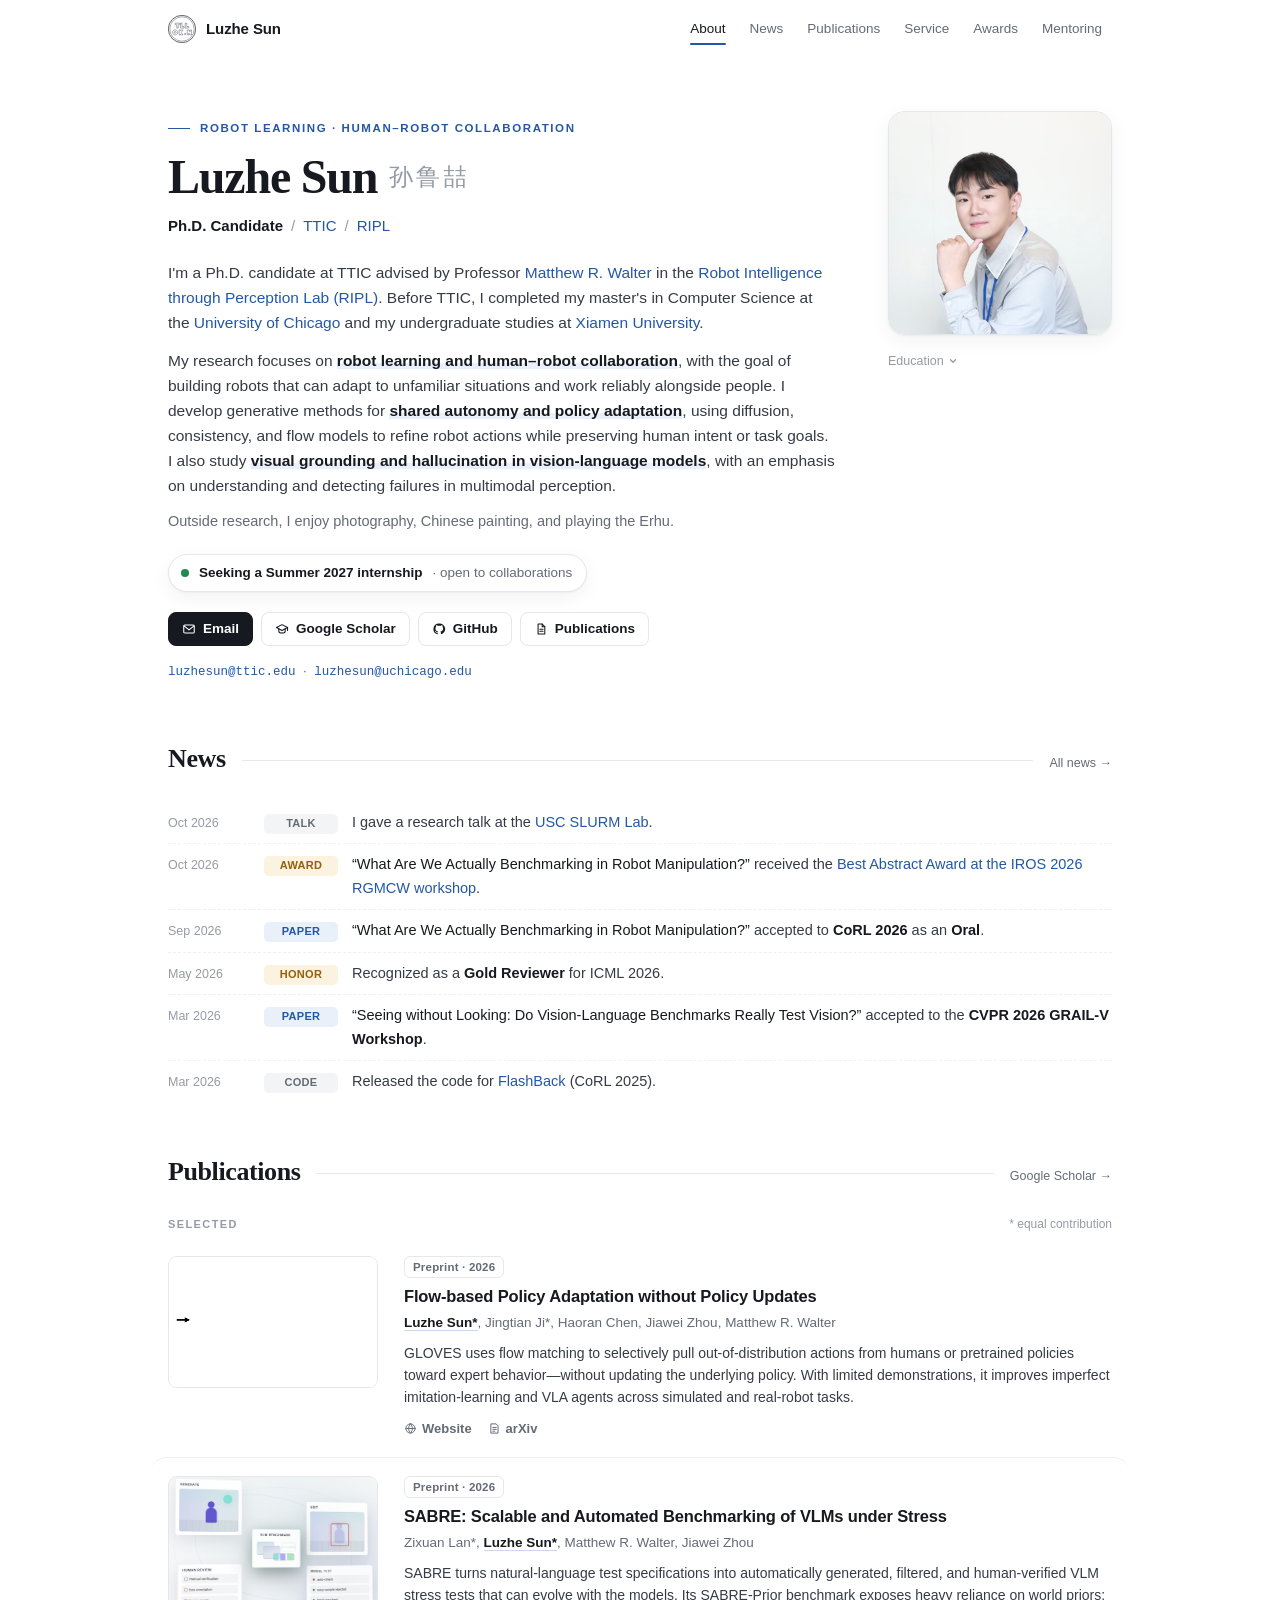
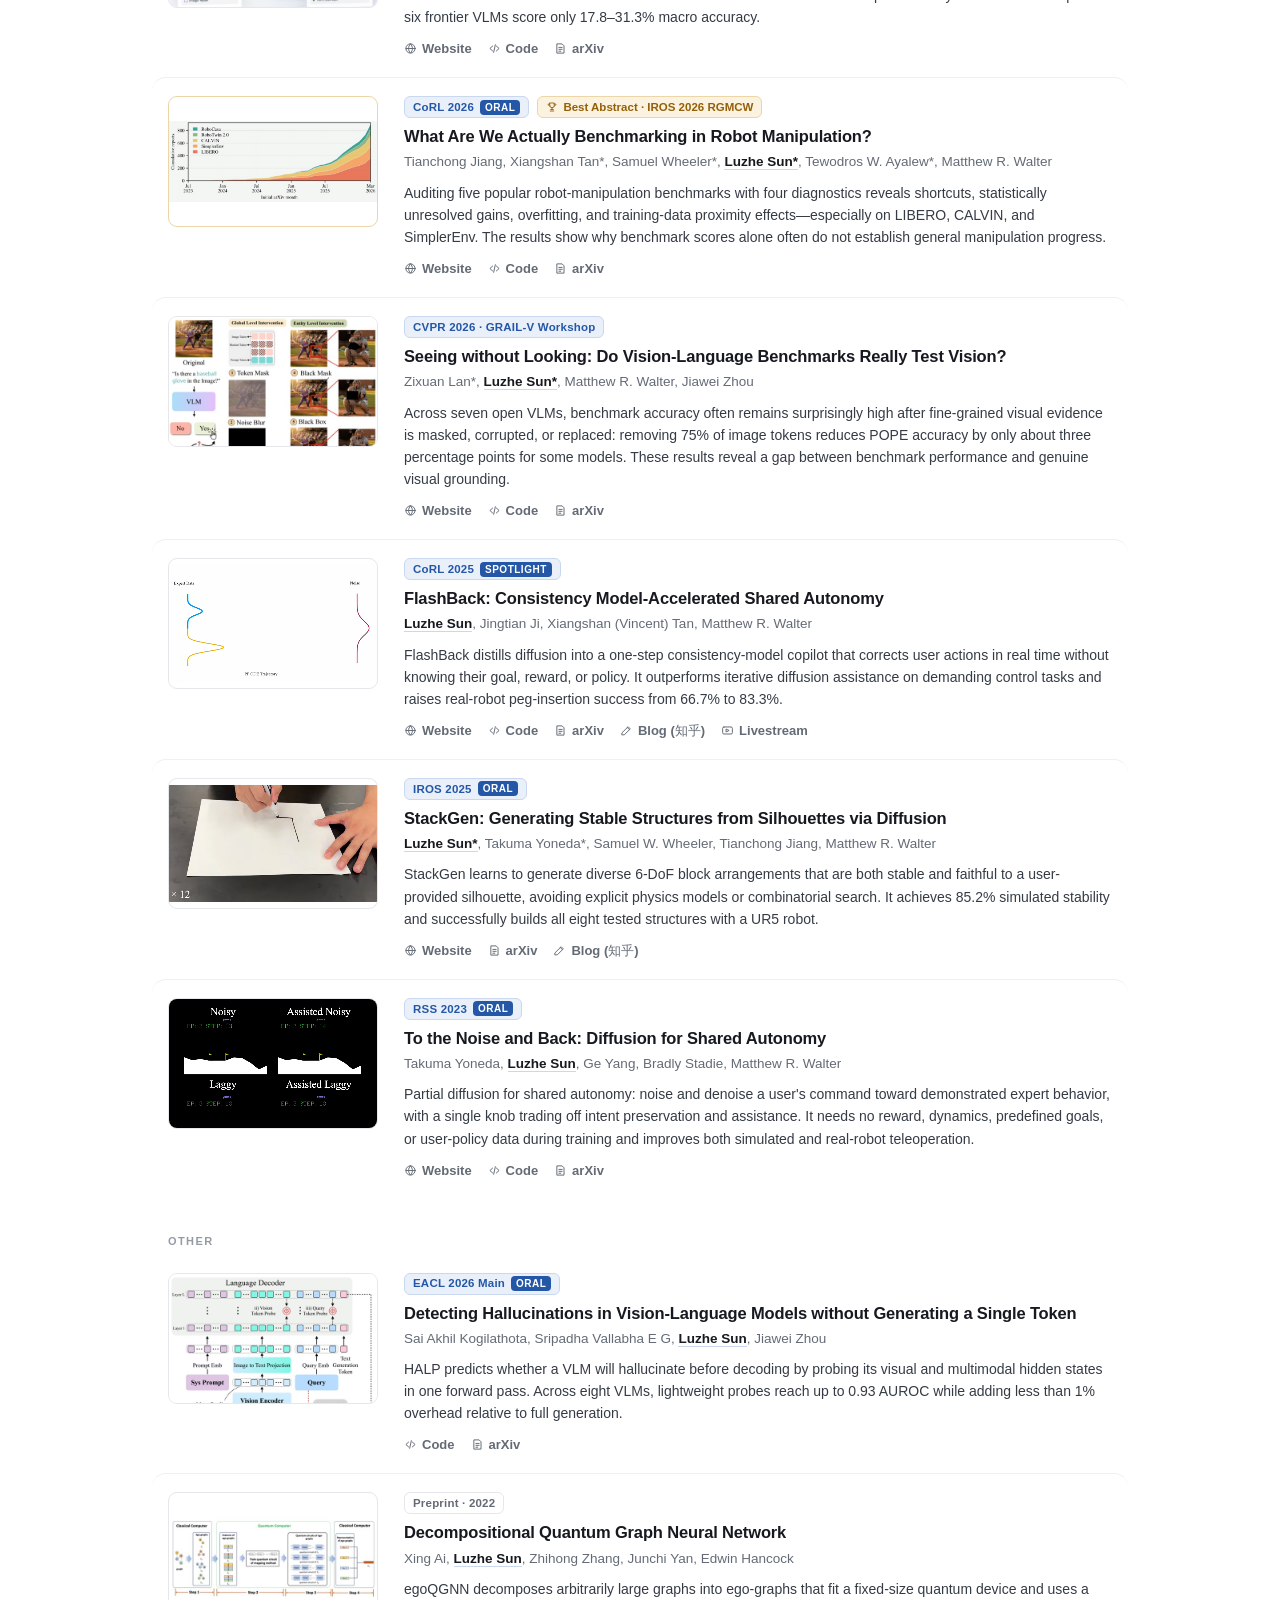
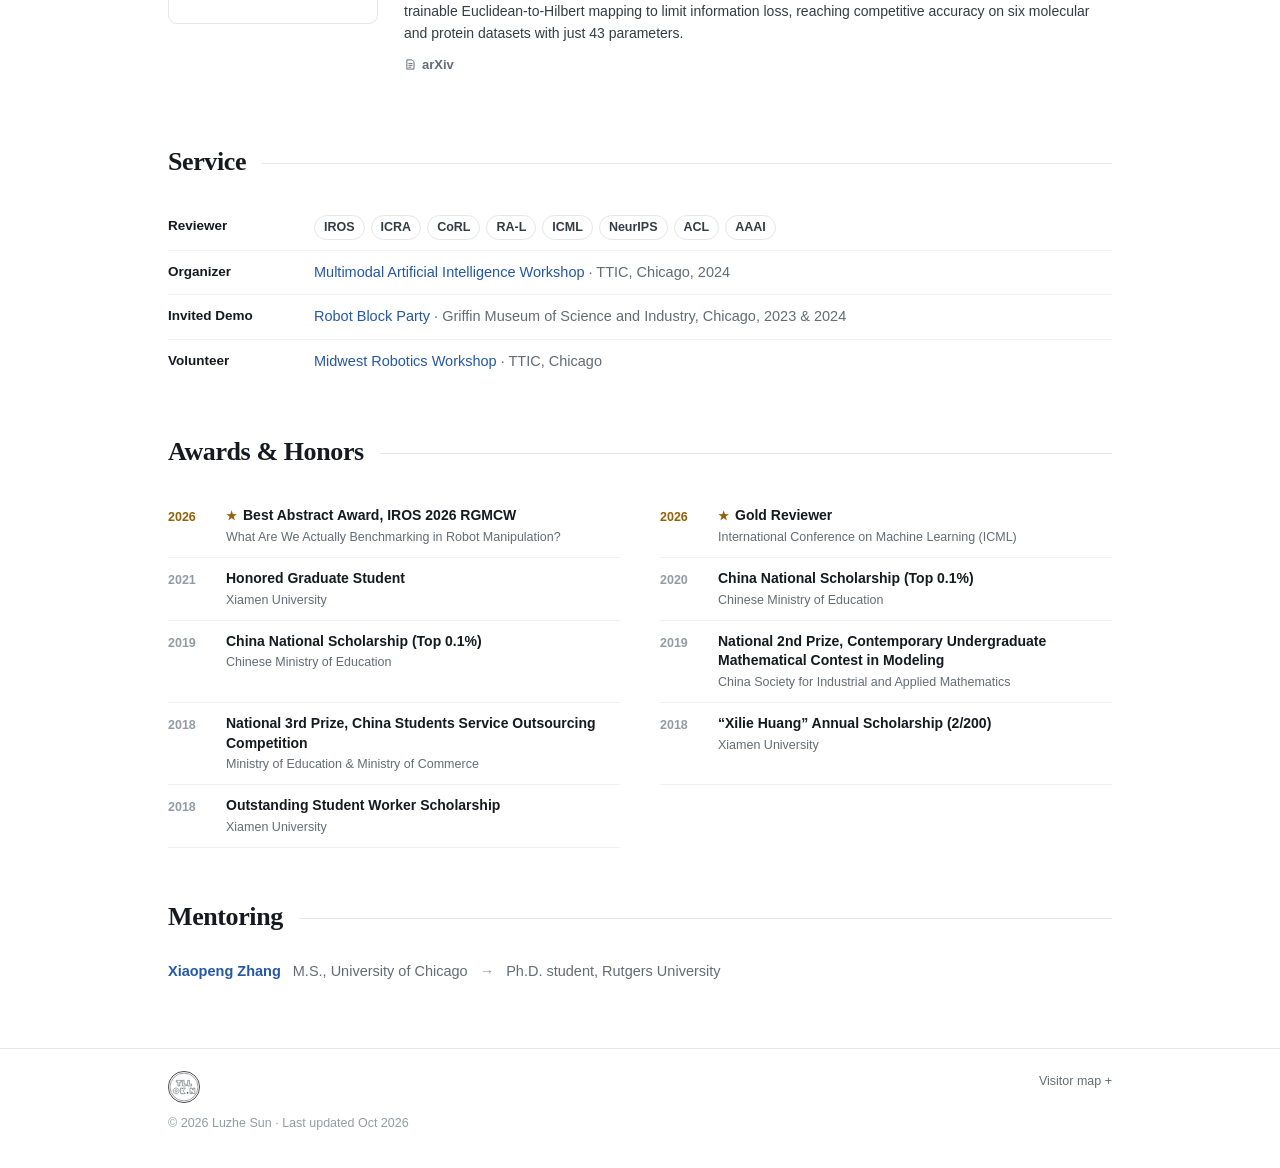
==== index-10-16-white.html @ e9bbd802 "update index" ====
<!doctype html>
<html lang="en">

<head>
    <title>Luzhe Sun · 孙鲁喆 — TTIC</title>
    <meta charset="utf-8">
    <meta name="viewport" content="width=device-width, initial-scale=1">
    <meta name="color-scheme" content="light dark">
    <meta name="theme-color" content="#ffffff" media="(prefers-color-scheme: light)">
    <meta name="theme-color" content="#101217" media="(prefers-color-scheme: dark)">
    <meta name="description" content="Luzhe Sun, Ph.D. candidate at TTIC working on robot learning, shared autonomy, generative models, and vision-language grounding.">
    <link rel="icon" type="image/svg+xml" href="img/logo/Tllokn-coin-dark.svg" media="(prefers-color-scheme: light)">
    <link rel="icon" type="image/svg+xml" href="img/logo/Tllokn-coin-light.svg" media="(prefers-color-scheme: dark)">
    <link rel="shortcut icon" type="image/svg+xml" href="img/logo/Tllokn-coin-dark.svg">
    <link rel="apple-touch-icon" href="img/logo/Tllokn-coin-180.png">
    <link rel="preload" as="image" href="img/optimized/profile-360.jpg" fetchpriority="high">
    <style>
        /* ---------- Tokens (light default, dark follows system) ---------- */
        :root {
            --bg: #ffffff;
            --surface: #ffffff;
            --surface-2: #f3f4f6;
            --ink: #16191f;
            --text: #353b45;
            --muted: #646b76;
            --faint: #959ba5;
            --rule: #e5e7eb;
            --rule-soft: #eff0f2;
            --accent: #2457a6;
            --accent-hover: #163d7a;
            --accent-soft: #eaf0fa;
            --accent-line: #c9d7ef;
            --gold: #94600a;
            --gold-soft: #fbf2df;
            --gold-line: #ecd6a8;
            --green: #1f8a52;
            --thumb-bg: #ffffff;
            --shadow: 0 1px 2px rgba(20, 24, 31, .04), 0 6px 20px rgba(20, 24, 31, .05);
            --serif: "Source Serif 4", "Source Serif Pro", "Iowan Old Style", Charter, "Palatino Linotype", Georgia, "Songti SC", serif;
            --sans: -apple-system, BlinkMacSystemFont, "Inter", "Segoe UI", "Helvetica Neue", Arial, "PingFang SC", sans-serif;
            --mono: ui-monospace, "SF Mono", Menlo, Consolas, monospace;
            --radius: 10px;
            --max: 1000px;
        }

        @media (prefers-color-scheme: dark) {
            :root {
                --bg: #101217;
                --surface: #161920;
                --surface-2: #1c2029;
                --ink: #eef0f4;
                --text: #c9ced7;
                --muted: #98a0ad;
                --faint: #6d7582;
                --rule: #272b35;
                --rule-soft: #20242d;
                --accent: #8db6ff;
                --accent-hover: #b7d0ff;
                --accent-soft: rgba(141, 182, 255, .11);
                --accent-line: rgba(141, 182, 255, .28);
                --gold: #e7bd6a;
                --gold-soft: rgba(231, 189, 106, .11);
                --gold-line: rgba(231, 189, 106, .32);
                --green: #4fd08a;
                --thumb-bg: #e9eaed;
                --shadow: 0 1px 2px rgba(0, 0, 0, .3), 0 8px 24px rgba(0, 0, 0, .25);
            }
        }

        /* ---------- Base ---------- */
        *, *::before, *::after { box-sizing: border-box; }
        html { background: var(--bg); scroll-behavior: smooth; scroll-padding-top: 72px; -webkit-text-size-adjust: 100%; }
        body {
            margin: 0;
            background: var(--bg);
            color: var(--text);
            font-family: var(--sans);
            font-size: 15.5px;
            line-height: 1.62;
            -webkit-font-smoothing: antialiased;
            text-rendering: optimizeLegibility;
        }
        a { color: var(--accent); text-decoration: none; transition: color .15s ease; }
        a:hover { color: var(--accent-hover); text-decoration: underline; text-underline-offset: 3px; text-decoration-thickness: 1px; }
        b, strong { color: var(--ink); font-weight: 600; }
        img, video { display: block; max-width: 100%; }
        svg.i { width: 14px; height: 14px; flex: none; fill: none; stroke: currentColor; stroke-width: 1.8; stroke-linecap: round; stroke-linejoin: round; }
        svg.i.solid { fill: currentColor; stroke: none; }
        :focus-visible { outline: 2px solid var(--accent); outline-offset: 2px; border-radius: 4px; }
        .skip-link { position: absolute; left: -999px; top: 8px; z-index: 100; padding: 6px 10px; background: var(--surface); border: 1px solid var(--rule); }
        .skip-link:focus { left: 8px; }
        .wrap { max-width: var(--max); margin: 0 auto; padding: 0 28px; }

        /* ---------- Header ---------- */
        .site-header {
            position: sticky; top: 0; z-index: 30;
            background: color-mix(in srgb, var(--bg) 82%, transparent);
            -webkit-backdrop-filter: saturate(160%) blur(12px);
            backdrop-filter: saturate(160%) blur(12px);
            border-bottom: 1px solid transparent;
            transition: border-color .2s ease;
        }
        .site-header.scrolled { border-bottom-color: var(--rule); }
        .nav { display: flex; align-items: center; gap: 20px; height: 58px; }
        .brand { display: inline-flex; align-items: center; gap: 10px; color: var(--ink); font-weight: 650; font-size: 15px; letter-spacing: -.1px; }
        .brand:hover { color: var(--ink); text-decoration: none; }
        .brand img { height: 28px; width: 28px; display: block; }
        .nav-links { display: flex; gap: 4px; margin-left: auto; }
        .nav-links a {
            position: relative; padding: 6px 10px; border-radius: 6px;
            color: var(--muted); font-size: 13.5px; font-weight: 500;
        }
        .nav-links a:hover { color: var(--ink); background: var(--surface-2); text-decoration: none; }
        .nav-links a.active { color: var(--ink); }
        .nav-links a.active::after {
            content: ""; position: absolute; left: 10px; right: 10px; bottom: 1px;
            height: 2px; border-radius: 2px; background: var(--accent);
        }
        .menu-button { display: none; margin-left: auto; width: 38px; height: 38px; padding: 0; border: 1px solid var(--rule); border-radius: 8px; background: var(--surface); color: var(--ink); cursor: pointer; }
        .menu-button span { display: block; width: 16px; height: 1.5px; margin: 4px auto; background: currentColor; border-radius: 1px; }

        /* ---------- Hero ---------- */
        .hero { display: grid; grid-template-columns: minmax(0, 1fr) 224px; gap: 52px; padding: 52px 0 16px; }
        .kicker {
            display: inline-flex; align-items: center; gap: 10px; margin: 0 0 14px;
            color: var(--accent); font-size: 11.5px; font-weight: 650; letter-spacing: 1.6px; text-transform: uppercase;
        }
        .kicker::before { content: ""; width: 22px; height: 1.5px; background: currentColor; }
        .hero h1 {
            margin: 0; color: var(--ink);
            font-family: var(--serif); font-size: clamp(36px, 5vw, 48px); font-weight: 600; line-height: 1.05; letter-spacing: -1.2px;
        }
        .hero h1 .zh { margin-left: 12px; color: var(--faint); font-family: "Songti SC", "STSong", "Noto Serif CJK SC", var(--serif); font-size: .5em; font-weight: 400; letter-spacing: 3px; vertical-align: .32em; }
        .role { margin: 12px 0 22px; color: var(--muted); font-size: 15px; }
        .role b { color: var(--ink); font-weight: 600; }
        .role .sep { margin: 0 8px; color: var(--faint); }
        .bio p { margin: 0 0 12px; }
        .bio .key { color: var(--ink); font-weight: 600; background: linear-gradient(transparent 62%, var(--accent-soft) 62%); }
        .bio .aside { color: var(--muted); font-size: 14.5px; }

        .status {
            display: inline-flex; align-items: center; gap: 10px; margin: 8px 0 20px; padding: 7px 14px 7px 12px;
            border: 1px solid var(--rule); border-radius: 999px; background: var(--surface);
            color: var(--ink); font-size: 13.5px; font-weight: 550; box-shadow: var(--shadow);
        }
        .status .dot { position: relative; width: 8px; height: 8px; border-radius: 50%; background: var(--green); }
        .status .dot::after { content: ""; position: absolute; inset: -4px; border-radius: 50%; border: 2px solid var(--green); opacity: 0; animation: ping 2.4s ease-out infinite; }
        .status .muted { color: var(--muted); font-weight: 400; }
        @keyframes ping { 0% { transform: scale(.5); opacity: .7; } 80%, 100% { transform: scale(1.5); opacity: 0; } }

        .links { display: flex; flex-wrap: wrap; gap: 8px; }
        .btn {
            display: inline-flex; align-items: center; gap: 7px; height: 34px; padding: 0 13px;
            border: 1px solid var(--rule); border-radius: 8px; background: var(--surface);
            color: var(--ink); font-size: 13.5px; font-weight: 550; transition: border-color .15s, background .15s, transform .15s;
        }
        .btn:hover { border-color: var(--accent-line); background: var(--accent-soft); color: var(--accent); text-decoration: none; transform: translateY(-1px); }
        .btn.primary { border-color: var(--ink); background: var(--ink); color: var(--bg); }
        .btn.primary:hover { border-color: var(--accent); background: var(--accent); color: #fff; }
        @media (prefers-color-scheme: dark) { .btn.primary:hover { color: #0b1220; } }
        .email-line { margin: 14px 0 0; color: var(--muted); font-size: 13.5px; }
        .email-line a { font-family: var(--mono); font-size: 12.5px; }

        .side .photo {
            width: 224px; height: 224px; object-fit: cover; border-radius: 16px;
            box-shadow: var(--shadow); border: 1px solid var(--rule);
        }
        .label {
            margin: 0 0 10px; color: var(--faint); font-size: 11px; font-weight: 650; letter-spacing: 1.4px; text-transform: uppercase;
        }
        .edu-box { margin-top: 12px; }
        .edu-box summary {
            display: inline-flex; align-items: center; gap: 4px; padding: 2px 0;
            color: var(--faint); font-size: 12.5px; font-weight: 500;
            cursor: pointer; list-style: none; user-select: none; transition: color .15s;
        }
        .edu-box summary::-webkit-details-marker { display: none; }
        .edu-box summary:hover { color: var(--accent); }
        .edu-box .chev { width: 10px; height: 10px; fill: none; stroke: currentColor; stroke-width: 1.6; stroke-linecap: round; stroke-linejoin: round; transition: transform .2s ease; }
        .edu-box[open] summary { margin-bottom: 12px; }
        .edu-box[open] .chev { transform: rotate(180deg); }
        .edu { margin: 0; padding: 0; list-style: none; position: relative; }
        .edu::before { content: ""; position: absolute; left: 3.5px; top: 12px; bottom: 22px; width: 1px; background: var(--rule); }
        .edu li { position: relative; padding: 0 0 14px 20px; }
        .edu li::before { content: ""; position: absolute; left: 0; top: 7px; width: 8px; height: 8px; border-radius: 50%; background: var(--bg); border: 1.5px solid var(--faint); }
        .edu li:first-of-type::before { border-color: var(--accent); background: var(--accent); }
        .edu .deg { color: var(--ink); font-size: 13px; font-weight: 600; line-height: 1.35; }
        .edu .sch { color: var(--muted); font-size: 12.5px; line-height: 1.4; }
        .edu .yr { color: var(--faint); font-size: 11.5px; font-variant-numeric: tabular-nums; }

        /* ---------- Sections ---------- */
        .section { padding: 40px 0 8px; }
        .section-head { display: flex; align-items: baseline; gap: 16px; margin: 0 0 22px; }
        .section-head h2 { margin: 0; color: var(--ink); font-family: var(--serif); font-size: 26px; font-weight: 600; letter-spacing: -.4px; white-space: nowrap; }
        .section-head .line { flex: 1; height: 1px; background: var(--rule); transform: translateY(-6px); }
        .section-head .meta { color: var(--faint); font-size: 12.5px; white-space: nowrap; }
        .section-head .meta a { color: var(--muted); }
        .section-head .meta a:hover { color: var(--accent); }

        /* ---------- News ---------- */
        .news { margin: 0; padding: 0; list-style: none; }
        .news li { display: grid; grid-template-columns: 82px 74px minmax(0, 1fr); gap: 14px; align-items: baseline; padding: 9px 0; border-bottom: 1px dashed var(--rule-soft); }
        .news li:last-child { border-bottom: 0; }
        .news time { color: var(--faint); font-size: 12.5px; font-variant-numeric: tabular-nums; font-weight: 500; }
        .tag {
            display: inline-flex; justify-content: center; padding: 1px 8px; border-radius: 5px;
            background: var(--surface-2); color: var(--muted); font-size: 11px; font-weight: 650; letter-spacing: .3px; text-transform: uppercase; white-space: nowrap;
        }
        .tag.paper { background: var(--accent-soft); color: var(--accent); }
        .tag.award { background: var(--gold-soft); color: var(--gold); }
        .news .txt { font-size: 14.5px; }
        .news .txt em { font-style: normal; color: var(--ink); }

        /* ---------- Publications ---------- */
        .pub-group + .pub-group { margin-top: 34px; }
        .pub-group-head { display: flex; justify-content: space-between; align-items: baseline; margin-bottom: 4px; }
        .pub-group-head .label { margin: 0; }
        .pub-group-head .note { color: var(--faint); font-size: 12px; }
        .pub {
            display: grid; grid-template-columns: 210px minmax(0, 1fr); gap: 26px; align-items: start;
            margin: 0 -16px; padding: 18px 16px; border-radius: 14px; transition: background .2s ease;
        }
        .pub + .pub { border-top: 1px solid var(--rule-soft); }
        .pub:hover { background: #f8f9fb; box-shadow: none; border-top-color: transparent; }
        .pub:hover + .pub { border-top-color: transparent; }
        .pub.featured .thumb { border-color: var(--gold-line); }
        .thumb {
            position: relative; display: grid; place-items: center; overflow: hidden;
            aspect-ratio: 16 / 10; border: 1px solid var(--rule); border-radius: 9px; background: var(--thumb-bg);
        }
        .thumb img, .thumb video { width: 100%; height: 100%; object-fit: contain; transition: transform .35s ease; }
        .pub:hover .thumb img, .pub:hover .thumb video { transform: scale(1.025); }
        @media (prefers-color-scheme: dark) { .pub:hover { background: var(--surface); } }
        @media (prefers-color-scheme: dark) { .thumb img, .thumb video { opacity: .94; } }
        .play {
            position: absolute; right: 7px; bottom: 7px; display: grid; place-items: center; width: 26px; height: 26px; padding: 0;
            border: 0; border-radius: 50%; background: rgba(15, 18, 24, .62); color: #fff; cursor: pointer; opacity: 0; transition: opacity .2s;
        }
        .thumb:hover .play, .play:focus-visible { opacity: 1; }
        @media (hover: none) { .play { opacity: .9; } }
        .play svg { width: 10px; height: 10px; }
        .play .pause-i { display: none; }
        .play[aria-pressed="true"] .play-i { display: none; }
        .play[aria-pressed="true"] .pause-i { display: block; }

        .venue-row { display: flex; flex-wrap: wrap; align-items: center; gap: 6px 8px; margin-bottom: 7px; }
        .venue {
            display: inline-flex; align-items: center; gap: 6px; height: 22px; padding: 0 8px;
            border: 1px solid var(--accent-line); border-radius: 6px; background: var(--accent-soft);
            color: var(--accent); font-size: 11.5px; font-weight: 700; letter-spacing: .2px;
        }
        a.venue:hover { text-decoration: none; color: var(--accent-hover); }
        .venue .hl { padding: 0 5px; border-radius: 4px; background: var(--accent); color: var(--surface); font-size: 10px; line-height: 15px; letter-spacing: .5px; text-transform: uppercase; }
        .venue.pre { border-color: var(--rule); background: transparent; color: var(--muted); font-weight: 600; }
        .badge-award {
            display: inline-flex; align-items: center; gap: 5px; height: 22px; padding: 0 8px;
            border: 1px solid var(--gold-line); border-radius: 6px; background: var(--gold-soft); color: var(--gold); font-size: 11.5px; font-weight: 650;
        }
        .badge-award:hover { color: var(--gold); text-decoration: none; filter: brightness(.95); }
        .badge-award svg { width: 12px; height: 12px; }
        .pub h3 { margin: 0 0 5px; font-size: 16.5px; font-weight: 650; line-height: 1.35; letter-spacing: -.15px; }
        .pub h3 a { color: var(--ink); }
        .pub h3 a:hover { color: var(--accent); }
        .authors { color: var(--muted); font-size: 13.5px; line-height: 1.5; }
        .authors b { color: var(--ink); font-weight: 650; border-bottom: 1.5px solid var(--accent-line); }
        .tldr { margin: 9px 0 10px; color: var(--text); font-size: 14px; line-height: 1.58; }
        .pub-links { display: flex; flex-wrap: wrap; gap: 4px 16px; }
        .pub-links a { display: inline-flex; align-items: center; gap: 5px; color: var(--muted); font-size: 13px; font-weight: 550; }
        .pub-links a:hover { color: var(--accent); text-decoration: none; }
        .pub-links svg.i { width: 13px; height: 13px; }

        /* ---------- Service / Awards / Mentoring ---------- */
        .rows { margin: 0; padding: 0; list-style: none; }
        .rows li { display: grid; grid-template-columns: 128px minmax(0, 1fr); gap: 18px; padding: 10px 0; border-bottom: 1px solid var(--rule-soft); font-size: 14.5px; }
        .rows li:last-child { border-bottom: 0; }
        .rows .k { color: var(--ink); font-weight: 600; font-size: 13.5px; }
        .rows .v { color: var(--text); }
        .rows .v .where { color: var(--muted); }
        .venues-inline { display: flex; flex-wrap: wrap; gap: 6px; }
        .venues-inline a { padding: 1px 9px; border: 1px solid var(--rule); border-radius: 999px; color: var(--text); font-size: 12.5px; font-weight: 550; background: var(--surface); }
        .venues-inline a:hover { border-color: var(--accent-line); color: var(--accent); text-decoration: none; }

        .awards { margin: 0; padding: 0; list-style: none; display: grid; grid-template-columns: repeat(2, minmax(0, 1fr)); column-gap: 40px; }
        .awards li { display: grid; grid-template-columns: 46px minmax(0, 1fr); gap: 12px; padding: 11px 0; border-bottom: 1px solid var(--rule-soft); }
        .awards .yr { color: var(--faint); font-size: 12.5px; font-weight: 600; font-variant-numeric: tabular-nums; padding-top: 1px; }
        .awards .t { color: var(--ink); font-size: 14px; font-weight: 600; line-height: 1.4; }
        .awards .t a { color: inherit; }
        .awards .t a:hover { color: var(--accent); }
        .awards .o { color: var(--muted); font-size: 12.5px; line-height: 1.45; margin-top: 2px; }
        .awards li.top .yr { color: var(--gold); }
        .awards li.top .t::before { content: "★"; margin-right: 6px; color: var(--gold); font-size: 12px; }

        .mentee { display: flex; flex-wrap: wrap; align-items: center; gap: 6px 12px; font-size: 14.5px; }
        .mentee .arrow { color: var(--faint); }
        .mentee .where { color: var(--muted); }

        /* hidden projects (kept for future use) */
        .project-grid { display: grid; grid-template-columns: repeat(2, minmax(0, 1fr)); gap: 20px; }
        .project-card { border: 1px solid var(--rule); border-radius: var(--radius); overflow: hidden; background: var(--surface); }
        .video-shell { display: grid; place-items: center; aspect-ratio: 16 / 9; background: var(--surface-2); }
        .video-shell iframe { width: 100%; height: 100%; border: 0; }
        .video-load { border: 1px solid var(--rule); border-radius: 8px; background: var(--surface); color: var(--accent); padding: 6px 12px; font: inherit; font-size: 13px; cursor: pointer; }
        .project-body { padding: 14px 16px 16px; }
        .project-title { margin: 0 0 6px; font-size: 15px; color: var(--ink); }
        .project-description { margin: 0 0 8px; color: var(--muted); font-size: 13.5px; }

        /* ---------- Footer ---------- */
        .footer { margin-top: 56px; border-top: 1px solid var(--rule); color: var(--faint); font-size: 12.5px; }
        .footer .wrap { display: flex; justify-content: space-between; align-items: flex-start; gap: 20px; padding-top: 22px; padding-bottom: 36px; }
        .footer img { height: 32px; width: 32px; margin-bottom: 10px; }
        .visitor-map { text-align: right; }
        .visitor-map summary { cursor: pointer; color: var(--muted); list-style: none; }
        .visitor-map summary::-webkit-details-marker { display: none; }
        .visitor-map summary::after { content: " +"; }
        .visitor-map[open] summary::after { content: " −"; }
        #visitors { margin-top: 10px; width: 150px; min-height: 100px; border-radius: 8px; overflow: hidden; }
        #visitors iframe { display: block; width: 150px; height: 100px; border: 0; }

        /* ---------- Responsive ---------- */
        @media (max-width: 860px) {
            .hero { grid-template-columns: minmax(0, 1fr) 180px; gap: 32px; padding-top: 40px; }
            .side .photo { width: 180px; height: 180px; }
            .pub { grid-template-columns: 170px minmax(0, 1fr); gap: 20px; }
            .awards { grid-template-columns: 1fr; }
        }
        @media (max-width: 720px) {
            .wrap { padding: 0 20px; }
            .menu-button { display: block; }
            .nav-links {
                display: none; position: absolute; top: 58px; left: 0; right: 0; padding: 8px 14px 14px;
                flex-direction: column; gap: 2px; background: var(--bg); border-bottom: 1px solid var(--rule); box-shadow: var(--shadow);
            }
            .nav-links.open { display: flex; }
            .nav-links a { padding: 10px 10px; font-size: 15px; }
            .nav-links a.active::after { display: none; }
            .nav-links a.active { background: var(--surface-2); }
            .hero { display: flex; flex-direction: column; gap: 0; padding: 28px 0 8px; }
            .side { display: contents; }
            .side .photo { order: -1; width: 92px; height: 92px; border-radius: 14px; margin-bottom: 22px; }
            .side > .edu-box { order: 1; margin-top: 14px; }
            .edu li { padding-bottom: 10px; }
            .hero h1 .zh { display: block; margin: 8px 0 0; font-size: 18px; vertical-align: 0; }
            .role .sep { margin: 0 5px; }
            .section { padding-top: 32px; }
            .section-head h2 { font-size: 23px; }
            .news li { grid-template-columns: 64px minmax(0, 1fr); gap: 4px 12px; }
            .news .tag { grid-column: 2; justify-self: start; }
            .news time { grid-row: 1 / span 2; }
            .news .txt { grid-column: 2; }
            .pub { grid-template-columns: 1fr; gap: 14px; margin: 0; padding: 18px 0; }
            .pub:hover { background: transparent; box-shadow: none; }
            .thumb { max-width: 420px; }
            .rows li { grid-template-columns: 1fr; gap: 4px; }
            .project-grid { grid-template-columns: 1fr; }
            .footer .wrap { flex-direction: column; }
            .visitor-map { text-align: left; }
        }
        @media (max-width: 520px) {
            .status { font-size: 13px; }
            .status .muted { display: none; }
            .btn { height: 32px; padding: 0 11px; font-size: 13px; }
        }
        @media (prefers-reduced-motion: reduce) {
            html { scroll-behavior: auto; }
            *, *::before, *::after { animation: none !important; transition: none !important; }
        }
    </style>
</head>

<body>
    <!-- Icon sprite -->
    <svg width="0" height="0" style="position:absolute" aria-hidden="true">
        <symbol id="i-mail" viewBox="0 0 24 24"><rect x="3" y="5" width="18" height="14" rx="2"/><path d="m3.5 6.5 8.5 7 8.5-7"/></symbol>
        <symbol id="i-scholar" viewBox="0 0 24 24"><path d="M2.5 9.5 12 4.5l9.5 5-9.5 5z"/><path d="M6.5 11.8V16c0 1.5 2.5 3 5.5 3s5.5-1.5 5.5-3v-4.2"/><path d="M21.5 9.5v5"/></symbol>
        <symbol id="i-github" viewBox="0 0 24 24"><path d="M12 2.5A9.5 9.5 0 0 0 9 21c.5.1.7-.2.7-.5v-1.9c-2.8.6-3.4-1.1-3.4-1.1-.5-1.1-1.1-1.4-1.1-1.4-.9-.6.1-.6.1-.6 1 .1 1.6 1.1 1.6 1.1.9 1.5 2.4 1.1 2.9.8.1-.7.4-1.1.7-1.4-2.2-.3-4.6-1.1-4.6-5A3.9 3.9 0 0 1 7 8.3c-.1-.3-.5-1.3.1-2.7 0 0 .9-.3 2.8 1a9.7 9.7 0 0 1 5.2 0c2-1.3 2.8-1 2.8-1 .6 1.4.2 2.4.1 2.7a3.9 3.9 0 0 1 1.1 2.8c0 3.8-2.3 4.7-4.6 5 .4.3.7 1 .7 2v2.4c0 .3.2.6.7.5A9.5 9.5 0 0 0 12 2.5z"/></symbol>
        <symbol id="i-doc" viewBox="0 0 24 24"><path d="M7 3.5h7l4.5 4.5v12.5H7z"/><path d="M14 3.5V8h4.5M10 12.5h5.5M10 16h5.5"/></symbol>
        <symbol id="i-globe" viewBox="0 0 24 24"><circle cx="12" cy="12" r="8.5"/><path d="M3.5 12h17M12 3.5c2.4 2.4 3.5 5.3 3.5 8.5s-1.1 6.1-3.5 8.5c-2.4-2.4-3.5-5.3-3.5-8.5s1.1-6.1 3.5-8.5z"/></symbol>
        <symbol id="i-code" viewBox="0 0 24 24"><path d="m8.5 7.5-5 4.5 5 4.5M15.5 7.5l5 4.5-5 4.5M13.5 5l-3 14"/></symbol>
        <symbol id="i-paper" viewBox="0 0 24 24"><path d="M6 3.5h9l3.5 3.5v13.5H6z"/><path d="M9 10h6M9 13.5h6M9 17h3.5"/></symbol>
        <symbol id="i-pen" viewBox="0 0 24 24"><path d="M4 20h4L19 9l-4-4L4 16z"/><path d="m13.5 6.5 4 4"/></symbol>
        <symbol id="i-live" viewBox="0 0 24 24"><rect x="3" y="5.5" width="18" height="13" rx="2.5"/><path d="m10 9.5 5 2.5-5 2.5z"/></symbol>
        <symbol id="i-trophy" viewBox="0 0 24 24"><path d="M7.5 4h9v5a4.5 4.5 0 0 1-9 0z"/><path d="M7.5 6H4.5a3 3 0 0 0 3 4M16.5 6h3a3 3 0 0 1-3 4M12 13.5V17M8.5 20h7M9.5 17h5"/></symbol>
    </svg>

    <a class="skip-link" href="#main">Skip to content</a>

    <header class="site-header" id="siteHeader">
        <div class="wrap nav">
            <a href="#overview" class="brand" aria-label="Luzhe Sun — home">
                <picture>
                    <source srcset="img/logo/Tllokn-coin-watermark-web-white.svg" media="(prefers-color-scheme: dark)">
                    <img src="img/logo/Tllokn-coin-watermark-web-black.svg" alt="" width="28" height="28">
                </picture>
                <span>Luzhe Sun</span>
            </a>
            <button class="menu-button" id="menuButton" type="button" aria-label="Toggle navigation" aria-controls="siteNav" aria-expanded="false">
                <span></span><span></span><span></span>
            </button>
            <nav class="nav-links" id="siteNav" aria-label="Primary">
                <a href="#overview">About</a>
                <a href="#news">News</a>
                <a href="#publications">Publications</a>
                <a href="#service">Service</a>
                <a href="#awards">Awards</a>
                <a href="#mentoring">Mentoring</a>
            </nav>
        </div>
    </header>

    <main id="main" class="wrap">
        <!-- ================= HERO ================= -->
        <section class="hero" id="overview">
            <div class="intro">
                <p class="kicker">Robot Learning · Human–Robot Collaboration</p>
                <h1>Luzhe Sun<span class="zh" lang="zh">孙鲁喆</span></h1>
                <p class="role"><b>Ph.D. Candidate</b><span class="sep">/</span><a href="https://www.ttic.edu/">TTIC</a><span class="sep">/</span><a href="https://ttic.edu/ripl/">RIPL</a></p>

                <div class="bio">
                    <p>
                        I'm a Ph.D. candidate at TTIC advised by Professor <a href="https://home.ttic.edu/~mwalter/">Matthew R. Walter</a> in the <a href="https://ttic.edu/ripl/">Robot Intelligence through Perception Lab (RIPL)</a>.
                        Before TTIC, I completed my master's in Computer Science at the <a href="https://masters.cs.uchicago.edu/">University of Chicago</a> and my undergraduate studies at <a href="https://informatics.xmu.edu.cn/en/index.htm">Xiamen University</a>.
                    </p>
                    <p>
                        My research focuses on <span class="key">robot learning and human–robot collaboration</span>, with the goal of building robots that can adapt to unfamiliar situations and work reliably alongside people.
                        I develop generative methods for <span class="key">shared autonomy and policy adaptation</span>, using diffusion, consistency, and flow models to refine robot actions while preserving human intent or task goals.
                        I also study <span class="key">visual grounding and hallucination in vision-language models</span>, with an emphasis on understanding and detecting failures in multimodal perception.
                    </p>
                    <p class="aside">Outside research, I enjoy photography, Chinese painting, and playing the Erhu.</p>
                </div>

                <div class="status"><span class="dot" aria-hidden="true"></span>Seeking a Summer 2027 internship <span class="muted">· open to collaborations</span></div>

                <div class="links">
                    <a class="btn primary" href="mailto:luzhesun@ttic.edu"><svg class="i"><use href="#i-mail"/></svg>Email</a>
                    <a class="btn" href="https://scholar.google.com/citations?hl=en&amp;user=UH_AxUQAAAAJ" target="_blank" rel="noopener"><svg class="i"><use href="#i-scholar"/></svg>Google Scholar</a>
                    <a class="btn" href="https://github.com/Tllokn" target="_blank" rel="noopener"><svg class="i solid"><use href="#i-github"/></svg>GitHub</a>
                    <a class="btn" href="#publications"><svg class="i"><use href="#i-doc"/></svg>Publications</a>
                </div>
                <p class="email-line"><a href="mailto:luzhesun@ttic.edu">luzhesun@ttic.edu</a> &nbsp;·&nbsp; <a href="mailto:luzhesun@uchicago.edu">luzhesun@uchicago.edu</a></p>
            </div>

            <aside class="side">
                <img src="img/optimized/profile-360.jpg" alt="Portrait of Luzhe Sun" class="photo" width="224" height="224" decoding="async" fetchpriority="high">
                <details class="edu-box">
                    <summary><span>Education</span><svg class="chev" viewBox="0 0 12 12" aria-hidden="true"><path d="M3 4.5 6 7.5 9 4.5"/></svg></summary>
                    <ul class="edu">
                        <li>
                            <div class="deg">Ph.D., Computer Science</div>
                            <div class="sch">Toyota Technological Institute at Chicago</div>
                            <div class="yr">2023 – Present</div>
                        </li>
                        <li>
                            <div class="deg">M.S., Computer Science</div>
                            <div class="sch">University of Chicago</div>
                            <div class="yr">2021 – 2023</div>
                        </li>
                        <li>
                            <div class="deg">B.Eng., Information Science</div>
                            <div class="sch">Xiamen University · with Honors</div>
                            <div class="yr">2017 – 2021</div>
                        </li>
                    </ul>
                </details>
            </aside>
        </section>

        <!-- ================= NEWS ================= -->
        <section class="section" id="news">
            <div class="section-head">
                <h2>News</h2><span class="line"></span><span class="meta"><a href="news.html">All news →</a></span>
            </div>
            <ul class="news">
                <li>
                    <time>Oct 2026</time><span class="tag">Talk</span>
                    <div class="txt">I gave a research talk at the <a href="https://slurm-lab-usc.github.io/">USC SLURM Lab</a>.</div>
                </li>
                <li>
                    <time>Oct 2026</time><span class="tag award">Award</span>
                    <div class="txt"><em>“What Are We Actually Benchmarking in Robot Manipulation?”</em> received the <a href="https://sites.google.com/view/rgmcw2026">Best Abstract Award at the IROS 2026 RGMCW workshop</a>.</div>
                </li>
                <li>
                    <time>Sep 2026</time><span class="tag paper">Paper</span>
                    <div class="txt"><em>“What Are We Actually Benchmarking in Robot Manipulation?”</em> accepted to <b>CoRL 2026</b> as an <b>Oral</b>.</div>
                </li>
                <li>
                    <time>May 2026</time><span class="tag award">Honor</span>
                    <div class="txt">Recognized as a <b>Gold Reviewer</b> for ICML 2026.</div>
                </li>
                <li>
                    <time>Mar 2026</time><span class="tag paper">Paper</span>
                    <div class="txt"><em>“Seeing without Looking: Do Vision-Language Benchmarks Really Test Vision?”</em> accepted to the <b>CVPR 2026 GRAIL-V Workshop</b>.</div>
                </li>
                <li>
                    <time>Mar 2026</time><span class="tag">Code</span>
                    <div class="txt">Released the code for <a href="https://github.com/ripl/FlashBackSharedAutonomy">FlashBack</a> (CoRL 2025).</div>
                </li>
            </ul>
        </section>

        <!-- ================= PUBLICATIONS ================= -->
        <section class="section" id="publications">
            <div class="section-head">
                <h2>Publications</h2><span class="line"></span><span class="meta"><a href="https://scholar.google.com/citations?hl=en&amp;user=UH_AxUQAAAAJ" target="_blank" rel="noopener">Google Scholar →</a></span>
            </div>

            <div class="pub-group">
                <div class="pub-group-head"><h3 class="label">Selected</h3><span class="note">* equal contribution</span></div>

                <article class="pub">
                    <div class="thumb">
                        <video autoplay muted loop playsinline preload="metadata" poster="img/optimized/2026-flow-based-policy-adaptation.jpg" aria-label="GLOVES video preview">
                            <source src="video/2026-flow-based-policy-adaptation.webm" type="video/webm">
                        </video>
                        <button class="play" type="button" aria-pressed="false"><svg class="play-i" viewBox="0 0 12 12"><path d="M3 1.5 10 6 3 10.5z" fill="currentColor"/></svg><svg class="pause-i" viewBox="0 0 12 12"><path d="M3.5 2v8M8.5 2v8" stroke="currentColor" stroke-width="2"/></svg></button>
                    </div>
                    <div>
                        <div class="venue-row"><span class="venue pre">Preprint · 2026</span></div>
                        <h3><a href="https://arxiv.org/abs/2606.06461">Flow-based Policy Adaptation without Policy Updates</a></h3>
                        <div class="authors"><b>Luzhe Sun*</b>, Jingtian Ji*, Haoran Chen, Jiawei Zhou, Matthew R. Walter</div>
                        <p class="tldr">GLOVES uses flow matching to selectively pull out-of-distribution actions from humans or pretrained policies toward expert behavior—without updating the underlying policy. With limited demonstrations, it improves imperfect imitation-learning and VLA agents across simulated and real-robot tasks.</p>
                        <div class="pub-links">
                            <a href="https://ripl.github.io/GLOVES_web/"><svg class="i"><use href="#i-globe"/></svg>Website</a>
                            <a href="https://arxiv.org/abs/2606.06461"><svg class="i"><use href="#i-paper"/></svg>arXiv</a>
                        </div>
                    </div>
                </article>

                <article class="pub">
                    <div class="thumb"><img src="img/optimized/2026-sabre.jpg" alt="SABRE VLM benchmarking pipeline" loading="lazy" decoding="async"></div>
                    <div>
                        <div class="venue-row"><span class="venue pre">Preprint · 2026</span></div>
                        <h3><a href="https://arxiv.org/abs/2608.07435">SABRE: Scalable and Automated Benchmarking of VLMs under Stress</a></h3>
                        <div class="authors">Zixuan Lan*, <b>Luzhe Sun*</b>, Matthew R. Walter, Jiawei Zhou</div>
                        <p class="tldr">SABRE turns natural-language test specifications into automatically generated, filtered, and human-verified VLM stress tests that can evolve with the models. Its SABRE-Prior benchmark exposes heavy reliance on world priors: six frontier VLMs score only 17.8–31.3% macro accuracy.</p>
                        <div class="pub-links">
                            <a href="https://zesearch.github.io/vlm-SABRE/"><svg class="i"><use href="#i-globe"/></svg>Website</a>
                            <a href="https://github.com/Zesearch/vlm-SABRE"><svg class="i"><use href="#i-code"/></svg>Code</a>
                            <a href="https://arxiv.org/abs/2608.07435"><svg class="i"><use href="#i-paper"/></svg>arXiv</a>
                        </div>
                    </div>
                </article>

                <article class="pub featured">
                    <div class="thumb"><img src="img/optimized/2026-what-are-we-actually-benchmarking.jpg" alt="Robot manipulation benchmark audit chart" loading="lazy" decoding="async"></div>
                    <div>
                        <div class="venue-row">
                            <a class="venue" href="https://www.corl.org/">CoRL 2026 <span class="hl">Oral</span></a>
                            <a class="badge-award" href="https://sites.google.com/view/rgmcw2026"><svg class="i"><use href="#i-trophy"/></svg>Best Abstract · IROS 2026 RGMCW</a>
                        </div>
                        <h3><a href="https://arxiv.org/abs/2606.04233">What Are We Actually Benchmarking in Robot Manipulation?</a></h3>
                        <div class="authors">Tianchong Jiang, Xiangshan Tan*, Samuel Wheeler*, <b>Luzhe Sun*</b>, Tewodros W. Ayalew*, Matthew R. Walter</div>
                        <p class="tldr">Auditing five popular robot-manipulation benchmarks with four diagnostics reveals shortcuts, statistically unresolved gains, overfitting, and training-data proximity effects—especially on LIBERO, CALVIN, and SimplerEnv. The results show why benchmark scores alone often do not establish general manipulation progress.</p>
                        <div class="pub-links">
                            <a href="https://ripl.github.io/manipulation_benchmark_audit/"><svg class="i"><use href="#i-globe"/></svg>Website</a>
                            <a href="https://github.com/ripl/ManipulationBenchmarkAudit"><svg class="i"><use href="#i-code"/></svg>Code</a>
                            <a href="https://arxiv.org/abs/2606.04233"><svg class="i"><use href="#i-paper"/></svg>arXiv</a>
                        </div>
                    </div>
                </article>

                <article class="pub">
                    <div class="thumb"><img src="img/optimized/2026-seeing-without-looking.jpg" alt="Seeing without Looking paper figure" loading="lazy" decoding="async"></div>
                    <div>
                        <div class="venue-row"><a class="venue" href="https://openreview.net/forum?id=BBnoQFzIQi">CVPR 2026 · GRAIL-V Workshop</a></div>
                        <h3><a href="https://arxiv.org/abs/2605.22903">Seeing without Looking: Do Vision-Language Benchmarks Really Test Vision?</a></h3>
                        <div class="authors">Zixuan Lan*, <b>Luzhe Sun*</b>, Matthew R. Walter, Jiawei Zhou</div>
                        <p class="tldr">Across seven open VLMs, benchmark accuracy often remains surprisingly high after fine-grained visual evidence is masked, corrupted, or replaced: removing 75% of image tokens reduces POPE accuracy by only about three percentage points for some models. These results reveal a gap between benchmark performance and genuine visual grounding.</p>
                        <div class="pub-links">
                            <a href="https://zesearch.github.io/vlm-seeing-without-looking/"><svg class="i"><use href="#i-globe"/></svg>Website</a>
                            <a href="https://github.com/Zesearch/vlm-seeing-without-looking"><svg class="i"><use href="#i-code"/></svg>Code</a>
                            <a href="https://arxiv.org/abs/2605.22903"><svg class="i"><use href="#i-paper"/></svg>arXiv</a>
                        </div>
                    </div>
                </article>

                <article class="pub">
                    <div class="thumb">
                        <video autoplay muted loop playsinline preload="metadata" poster="img/optimized/2025-flashback.jpg" aria-label="FlashBack video preview">
                            <source src="video/2025-flashback.webm" type="video/webm">
                        </video>
                        <button class="play" type="button" aria-pressed="false"><svg class="play-i" viewBox="0 0 12 12"><path d="M3 1.5 10 6 3 10.5z" fill="currentColor"/></svg><svg class="pause-i" viewBox="0 0 12 12"><path d="M3.5 2v8M8.5 2v8" stroke="currentColor" stroke-width="2"/></svg></button>
                    </div>
                    <div>
                        <div class="venue-row"><a class="venue" href="https://openreview.net/forum?id=zk4fRmHF0Q">CoRL 2025 <span class="hl">Spotlight</span></a></div>
                        <h3><a href="https://arxiv.org/abs/2505.16892">FlashBack: Consistency Model-Accelerated Shared Autonomy</a></h3>
                        <div class="authors"><b>Luzhe Sun</b>, Jingtian Ji, Xiangshan (Vincent) Tan, Matthew R. Walter</div>
                        <p class="tldr">FlashBack distills diffusion into a one-step consistency-model copilot that corrects user actions in real time without knowing their goal, reward, or policy. It outperforms iterative diffusion assistance on demanding control tasks and raises real-robot peg-insertion success from 66.7% to 83.3%.</p>
                        <div class="pub-links">
                            <a href="https://ripl.github.io/CSA-website/"><svg class="i"><use href="#i-globe"/></svg>Website</a>
                            <a href="https://github.com/ripl/FlashBackSharedAutonomy"><svg class="i"><use href="#i-code"/></svg>Code</a>
                            <a href="https://arxiv.org/abs/2505.16892"><svg class="i"><use href="#i-paper"/></svg>arXiv</a>
                            <a href="https://zhuanlan.zhihu.com/p/1952228115234414777"><svg class="i"><use href="#i-pen"/></svg>Blog (知乎)</a>
                            <a href="https://www.bilibili.com/video/BV1dqWSzCEZQ?t=4.1"><svg class="i"><use href="#i-live"/></svg>Livestream</a>
                        </div>
                    </div>
                </article>

                <article class="pub">
                    <div class="thumb">
                        <video autoplay muted loop playsinline preload="metadata" poster="img/optimized/2025-stackgen.jpg" aria-label="StackGen video preview">
                            <source src="video/2025-stackgen.webm" type="video/webm">
                        </video>
                        <button class="play" type="button" aria-pressed="false"><svg class="play-i" viewBox="0 0 12 12"><path d="M3 1.5 10 6 3 10.5z" fill="currentColor"/></svg><svg class="pause-i" viewBox="0 0 12 12"><path d="M3.5 2v8M8.5 2v8" stroke="currentColor" stroke-width="2"/></svg></button>
                    </div>
                    <div>
                        <div class="venue-row"><a class="venue" href="https://doi.org/10.1109/IROS60139.2025.11247239">IROS 2025 <span class="hl">Oral</span></a></div>
                        <h3><a href="https://arxiv.org/abs/2409.18098">StackGen: Generating Stable Structures from Silhouettes via Diffusion</a></h3>
                        <div class="authors"><b>Luzhe Sun*</b>, Takuma Yoneda*, Samuel W. Wheeler, Tianchong Jiang, Matthew R. Walter</div>
                        <p class="tldr">StackGen learns to generate diverse 6-DoF block arrangements that are both stable and faithful to a user-provided silhouette, avoiding explicit physics models or combinatorial search. It achieves 85.2% simulated stability and successfully builds all eight tested structures with a UR5 robot.</p>
                        <div class="pub-links">
                            <a href="https://ripl.github.io/StackGen/"><svg class="i"><use href="#i-globe"/></svg>Website</a>
                            <a href="https://arxiv.org/abs/2409.18098"><svg class="i"><use href="#i-paper"/></svg>arXiv</a>
                            <a href="https://zhuanlan.zhihu.com/p/1946751889225024585"><svg class="i"><use href="#i-pen"/></svg>Blog (知乎)</a>
                        </div>
                    </div>
                </article>

                <article class="pub">
                    <div class="thumb">
                        <video autoplay muted loop playsinline preload="metadata" poster="img/optimized/2023-to-the-noise-and-back.jpg" aria-label="To the Noise and Back video preview">
                            <source src="video/2023-to-the-noise-and-back.webm" type="video/webm">
                        </video>
                        <button class="play" type="button" aria-pressed="false"><svg class="play-i" viewBox="0 0 12 12"><path d="M3 1.5 10 6 3 10.5z" fill="currentColor"/></svg><svg class="pause-i" viewBox="0 0 12 12"><path d="M3.5 2v8M8.5 2v8" stroke="currentColor" stroke-width="2"/></svg></button>
                    </div>
                    <div>
                        <div class="venue-row"><a class="venue" href="https://roboticsconference.org/2023/program/papers/014/">RSS 2023 <span class="hl">Oral</span></a></div>
                        <h3><a href="https://arxiv.org/abs/2302.12244">To the Noise and Back: Diffusion for Shared Autonomy</a></h3>
                        <div class="authors">Takuma Yoneda, <b>Luzhe Sun</b>, Ge Yang, Bradly Stadie, Matthew R. Walter</div>
                        <p class="tldr">Partial diffusion for shared autonomy: noise and denoise a user's command toward demonstrated expert behavior, with a single knob trading off intent preservation and assistance. It needs no reward, dynamics, predefined goals, or user-policy data during training and improves both simulated and real-robot teleoperation.</p>
                        <div class="pub-links">
                            <a href="https://diffusion-for-shared-autonomy.github.io/"><svg class="i"><use href="#i-globe"/></svg>Website</a>
                            <a href="https://github.com/ripl/diffusion-for-shared-autonomy"><svg class="i"><use href="#i-code"/></svg>Code</a>
                            <a href="https://arxiv.org/abs/2302.12244"><svg class="i"><use href="#i-paper"/></svg>arXiv</a>
                        </div>
                    </div>
                </article>
            </div>

            <div class="pub-group">
                <div class="pub-group-head"><h3 class="label">Other</h3></div>

                <article class="pub">
                    <div class="thumb"><img src="img/optimized/2026-detecting-hallucinations.jpg" alt="HALP paper figure" loading="lazy" decoding="async"></div>
                    <div>
                        <div class="venue-row"><a class="venue" href="https://aclanthology.org/2026.eacl-long.287/">EACL 2026 Main <span class="hl">Oral</span></a></div>
                        <h3><a href="https://arxiv.org/abs/2603.05465">Detecting Hallucinations in Vision-Language Models without Generating a Single Token</a></h3>
                        <div class="authors">Sai Akhil Kogilathota, Sripadha Vallabha E G, <b>Luzhe Sun</b>, Jiawei Zhou</div>
                        <p class="tldr">HALP predicts whether a VLM will hallucinate before decoding by probing its visual and multimodal hidden states in one forward pass. Across eight VLMs, lightweight probes reach up to 0.93 AUROC while adding less than 1% overhead relative to full generation.</p>
                        <div class="pub-links">
                            <a href="https://github.com/Zesearch/HALP"><svg class="i"><use href="#i-code"/></svg>Code</a>
                            <a href="https://arxiv.org/abs/2603.05465"><svg class="i"><use href="#i-paper"/></svg>arXiv</a>
                        </div>
                    </div>
                </article>

                <article class="pub">
                    <div class="thumb"><img src="img/optimized/2022-decompositional-quantum-gnn.jpg" alt="egoQGNN paper figure" loading="lazy" decoding="async"></div>
                    <div>
                        <div class="venue-row"><span class="venue pre">Preprint · 2022</span></div>
                        <h3><a href="https://arxiv.org/abs/2201.05158">Decompositional Quantum Graph Neural Network</a></h3>
                        <div class="authors">Xing Ai, <b>Luzhe Sun</b>, Zhihong Zhang, Junchi Yan, Edwin Hancock</div>
                        <p class="tldr">egoQGNN decomposes arbitrarily large graphs into ego-graphs that fit a fixed-size quantum device and uses a trainable Euclidean-to-Hilbert mapping to limit information loss, reaching competitive accuracy on six molecular and protein datasets with just 43 parameters.</p>
                        <div class="pub-links">
                            <a href="https://arxiv.org/abs/2201.05158"><svg class="i"><use href="#i-paper"/></svg>arXiv</a>
                        </div>
                    </div>
                </article>
            </div>
        </section>

        <!-- ================= SERVICE ================= -->
        <section class="section" id="service">
            <div class="section-head"><h2>Service</h2><span class="line"></span></div>
            <ul class="rows">
                <li>
                    <div class="k">Reviewer</div>
                    <div class="v venues-inline">
                        <a href="https://www.ieee-iros.org/">IROS</a><a href="https://www.ieee-icra.org/">ICRA</a><a href="https://www.corl.org/">CoRL</a><a href="https://www.ieee-ras.org/publications/ra-l">RA-L</a><a href="https://icml.cc/">ICML</a><a href="https://neurips.cc/">NeurIPS</a><a href="https://www.aclweb.org/">ACL</a><a href="https://aaai.org/">AAAI</a>
                    </div>
                </li>
                <li>
                    <div class="k">Organizer</div>
                    <div class="v"><a href="https://sites.google.com/view/multimodal-ai-ttic-2024/home">Multimodal Artificial Intelligence Workshop</a> <span class="where">· TTIC, Chicago, 2024</span></div>
                </li>
                <li>
                    <div class="k">Invited Demo</div>
                    <div class="v"><a href="https://www.msichicago.org/explore/whats-here/events/robot-block-party">Robot Block Party</a> <span class="where">· Griffin Museum of Science and Industry, Chicago, 2023 &amp; 2024</span></div>
                </li>
                <li>
                    <div class="k">Volunteer</div>
                    <div class="v"><a href="https://ttic.edu/mwrw/">Midwest Robotics Workshop</a> <span class="where">· TTIC, Chicago</span></div>
                </li>
            </ul>
        </section>

        <!-- ================= AWARDS ================= -->
        <section class="section" id="awards">
            <div class="section-head"><h2>Awards &amp; Honors</h2><span class="line"></span></div>
            <ul class="awards">
                <li class="top"><span class="yr">2026</span><div><div class="t"><a href="https://sites.google.com/view/rgmcw2026">Best Abstract Award, IROS 2026 RGMCW</a></div><div class="o">What Are We Actually Benchmarking in Robot Manipulation?</div></div></li>
                <li class="top"><span class="yr">2026</span><div><div class="t">Gold Reviewer</div><div class="o">International Conference on Machine Learning (ICML)</div></div></li>
                <li><span class="yr">2021</span><div><div class="t">Honored Graduate Student</div><div class="o">Xiamen University</div></div></li>
                <li><span class="yr">2020</span><div><div class="t">China National Scholarship (Top 0.1%)</div><div class="o">Chinese Ministry of Education</div></div></li>
                <li><span class="yr">2019</span><div><div class="t">China National Scholarship (Top 0.1%)</div><div class="o">Chinese Ministry of Education</div></div></li>
                <li><span class="yr">2019</span><div><div class="t">National 2nd Prize, Contemporary Undergraduate Mathematical Contest in Modeling</div><div class="o">China Society for Industrial and Applied Mathematics</div></div></li>
                <li><span class="yr">2018</span><div><div class="t">National 3rd Prize, China Students Service Outsourcing Competition</div><div class="o">Ministry of Education &amp; Ministry of Commerce</div></div></li>
                <li><span class="yr">2018</span><div><div class="t">“Xilie Huang” Annual Scholarship (2/200)</div><div class="o">Xiamen University</div></div></li>
                <li><span class="yr">2018</span><div><div class="t">Outstanding Student Worker Scholarship</div><div class="o">Xiamen University</div></div></li>
            </ul>
        </section>

        <!-- ================= MENTORING ================= -->
        <section class="section" id="mentoring">
            <div class="section-head"><h2>Mentoring</h2><span class="line"></span></div>
            <div class="mentee">
                <a href="https://xpengzxp.github.io/"><b style="color:inherit">Xiaopeng Zhang</b></a>
                <span class="where">M.S., University of Chicago</span>
                <span class="arrow">→</span>
                <span class="where">Ph.D. student, Rutgers University</span>
            </div>
        </section>

        <!-- ================= PROJECTS (hidden) ================= -->
        <section class="section" id="projects" hidden>
            <div class="section-head"><h2>Projects</h2><span class="line"></span></div>
            <div class="project-grid">
                <article class="project-card">
                    <div class="video-shell"><button class="video-load" type="button" data-video-src="https://www.youtube.com/embed/ldNHdsU3KME" data-video-title="Embodied ChatGPT video">Load video</button></div>
                    <div class="project-body">
                        <h3 class="project-title">Embodied ChatGPT | Robot Block Party 2023</h3>
                        <p class="project-description">Implemented Code as Policies on a UR5 robot so it could respond to voice commands and execute tasks. Presented at the 2023 National Robotics Week at MSI Chicago and the 2023 South Side Science Festival.</p>
                    </div>
                </article>
                <article class="project-card">
                    <div class="video-shell"><button class="video-load" type="button" data-video-src="https://www.youtube.com/embed/UL26MJ7HQgY" data-video-title="AI travel assistant app video">Load video</button></div>
                    <div class="project-body">
                        <h3 class="project-title">AI Transnational Free Travel Assistant APP</h3>
                        <p class="project-description">AI travel assistant for independent tourists from China and Japan, covering attractions, restaurants, accommodation, transportation, and language barriers.</p>
                        <div class="pub-links"><a href="https://github.com/Tllokn/AI-Transnational-Free-Travel-Assistant-APP"><svg class="i solid"><use href="#i-github"/></svg>GitHub</a></div>
                    </div>
                </article>
            </div>
        </section>
    </main>

    <footer class="footer">
        <div class="wrap">
            <div>
                <picture>
                    <source srcset="img/logo/Tllokn-coin-watermark-web-white.svg" media="(prefers-color-scheme: dark)">
                    <img src="img/logo/Tllokn-coin-watermark-web-black.svg" alt="" width="32" height="32">
                </picture>
                <div>&copy; 2026 Luzhe Sun · Last updated Oct 2026</div>
            </div>
            <details class="visitor-map" id="visitorMap">
                <summary>Visitor map</summary>
                <div id="visitors" aria-label="Visitor map"></div>
            </details>
        </div>
    </footer>

    <script>
        // Mobile nav
        const nav = document.getElementById("siteNav");
        const menuButton = document.getElementById("menuButton");
        menuButton.addEventListener("click", () => {
            const open = nav.classList.toggle("open");
            menuButton.setAttribute("aria-expanded", String(open));
        });
        nav.querySelectorAll("a").forEach((a) => a.addEventListener("click", () => {
            nav.classList.remove("open");
            menuButton.setAttribute("aria-expanded", "false");
        }));

        // Header border on scroll
        const header = document.getElementById("siteHeader");
        const onScroll = () => header.classList.toggle("scrolled", window.scrollY > 8);
        window.addEventListener("scroll", onScroll, { passive: true });
        onScroll();

        // Active section in nav
        const links = [...nav.querySelectorAll("a")];
        const sections = links.map((a) => document.querySelector(a.getAttribute("href"))).filter(Boolean);
        if ("IntersectionObserver" in window) {
            const io = new IntersectionObserver((entries) => {
                entries.forEach((e) => {
                    if (!e.isIntersecting) return;
                    links.forEach((a) => a.classList.toggle("active", a.getAttribute("href") === "#" + e.target.id));
                });
            }, { rootMargin: "-45% 0px -50% 0px" });
            sections.forEach((s) => io.observe(s));
        }

        // Video previews: play/pause + respect reduced motion
        const reduceMotion = window.matchMedia("(prefers-reduced-motion: reduce)").matches;
        document.querySelectorAll(".thumb").forEach((thumb) => {
            const video = thumb.querySelector("video");
            const btn = thumb.querySelector(".play");
            if (!video || !btn) return;
            const label = video.getAttribute("aria-label");
            const sync = () => {
                btn.setAttribute("aria-pressed", String(!video.paused));
                btn.setAttribute("aria-label", (video.paused ? "Play " : "Pause ") + label);
            };
            if (reduceMotion) { video.removeAttribute("autoplay"); video.pause(); }
            btn.addEventListener("click", () => { video.paused ? video.play().catch(sync) : video.pause(); });
            video.addEventListener("play", sync);
            video.addEventListener("pause", sync);
            sync();
        });

        // Lazy YouTube embeds (hidden projects)
        document.querySelectorAll(".video-load").forEach((button) => {
            button.addEventListener("click", () => {
                const iframe = document.createElement("iframe");
                iframe.src = `${button.dataset.videoSrc}?autoplay=1`;
                iframe.title = button.dataset.videoTitle;
                iframe.allow = "accelerometer; autoplay; encrypted-media; gyroscope; picture-in-picture; web-share";
                iframe.allowFullscreen = true;
                button.parentElement.replaceChildren(iframe);
            });
        });

        // Visitor map on demand
        document.getElementById("visitorMap").addEventListener("toggle", (e) => {
            const box = document.getElementById("visitors");
            if (!e.currentTarget.open || box.querySelector("iframe")) return;
            const frame = document.createElement("iframe");
            frame.title = "Visitor map";
            frame.loading = "lazy";
            frame.src = "visitor-map.html";
            box.appendChild(frame);
        });
    </script>
</body>

</html>
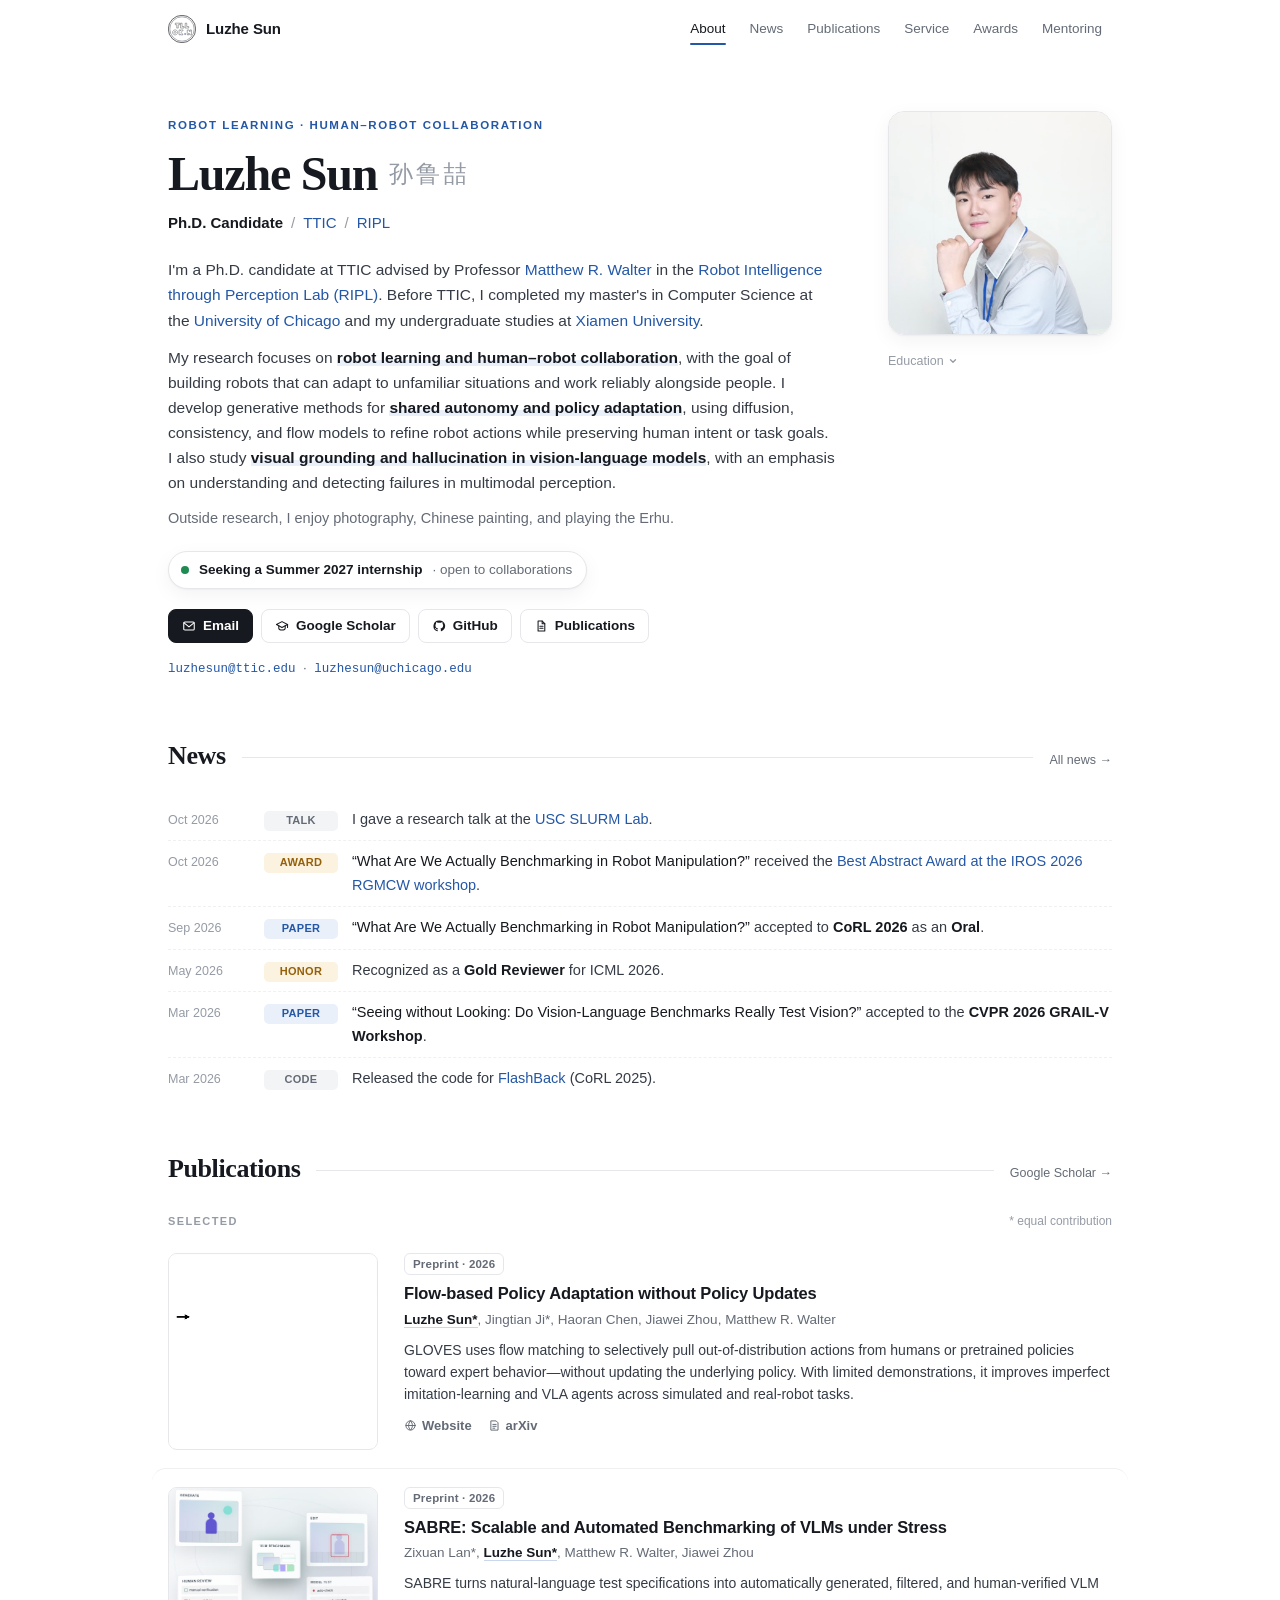
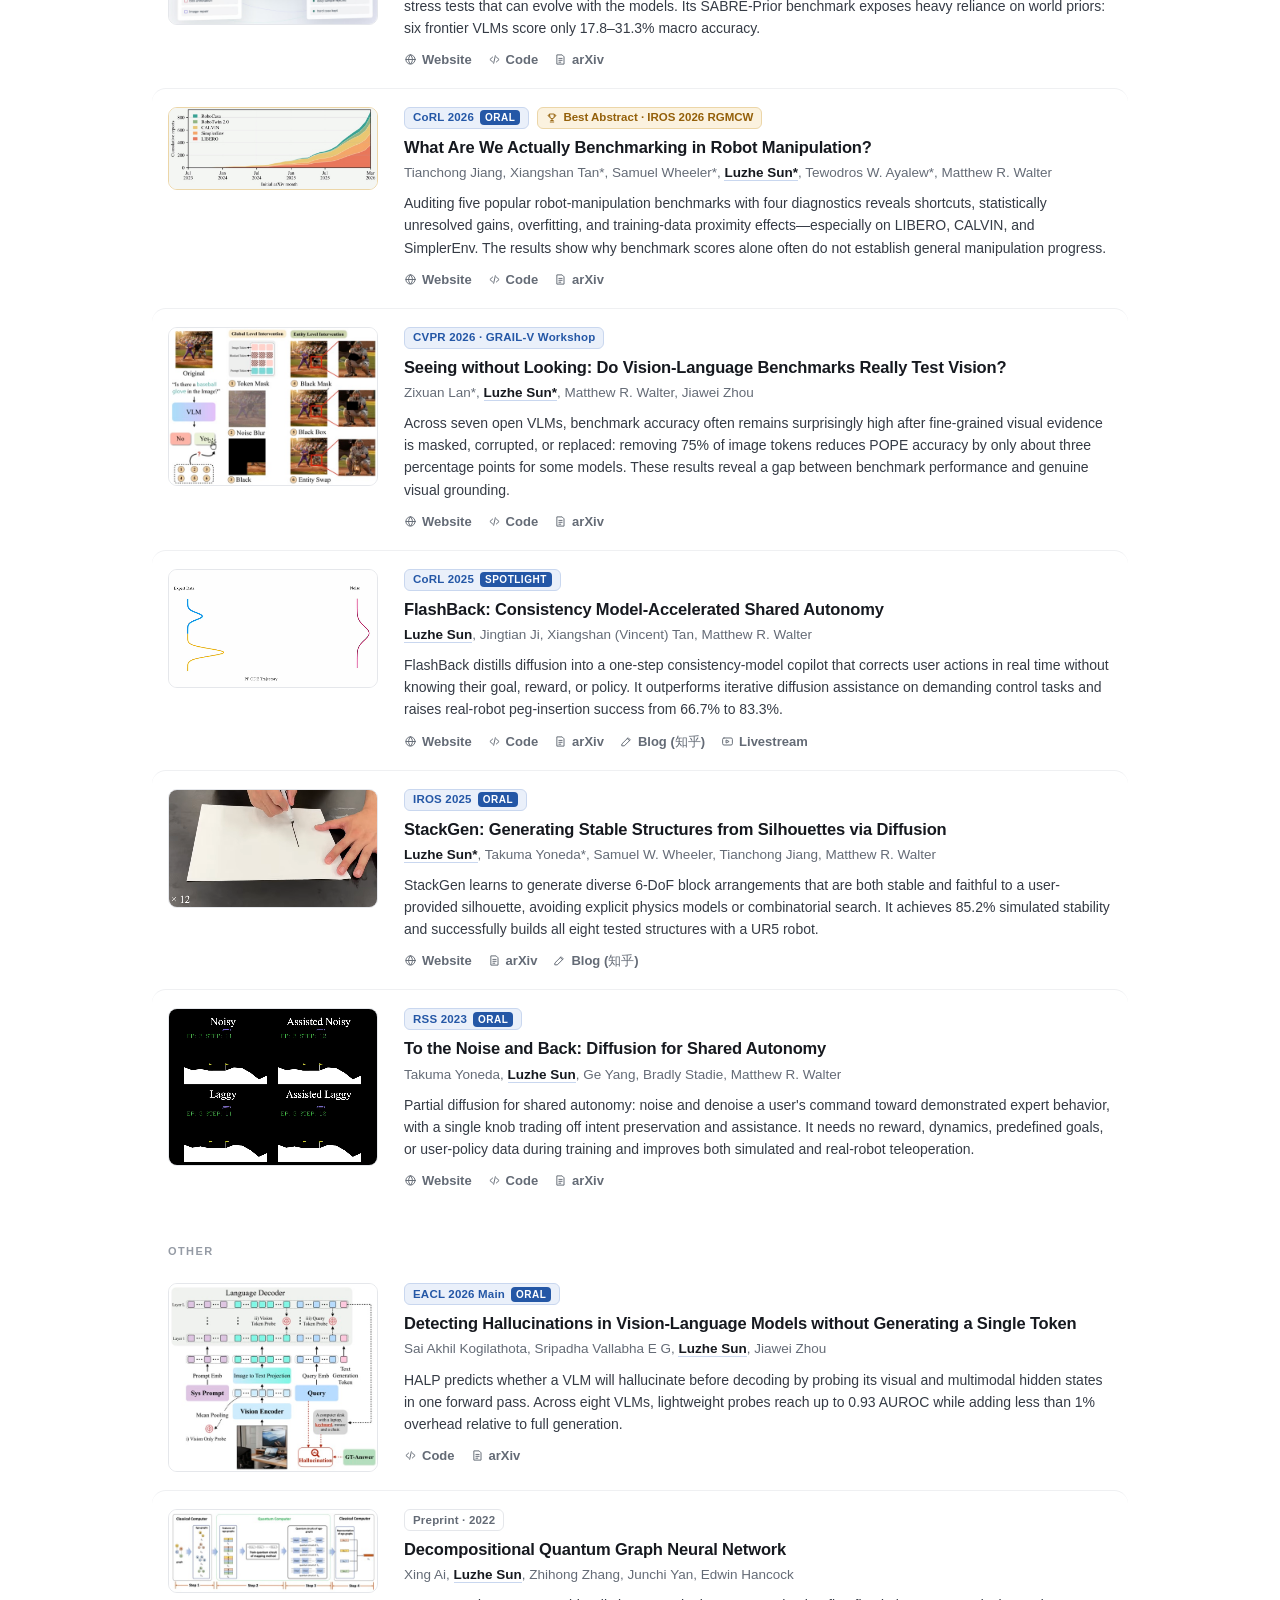
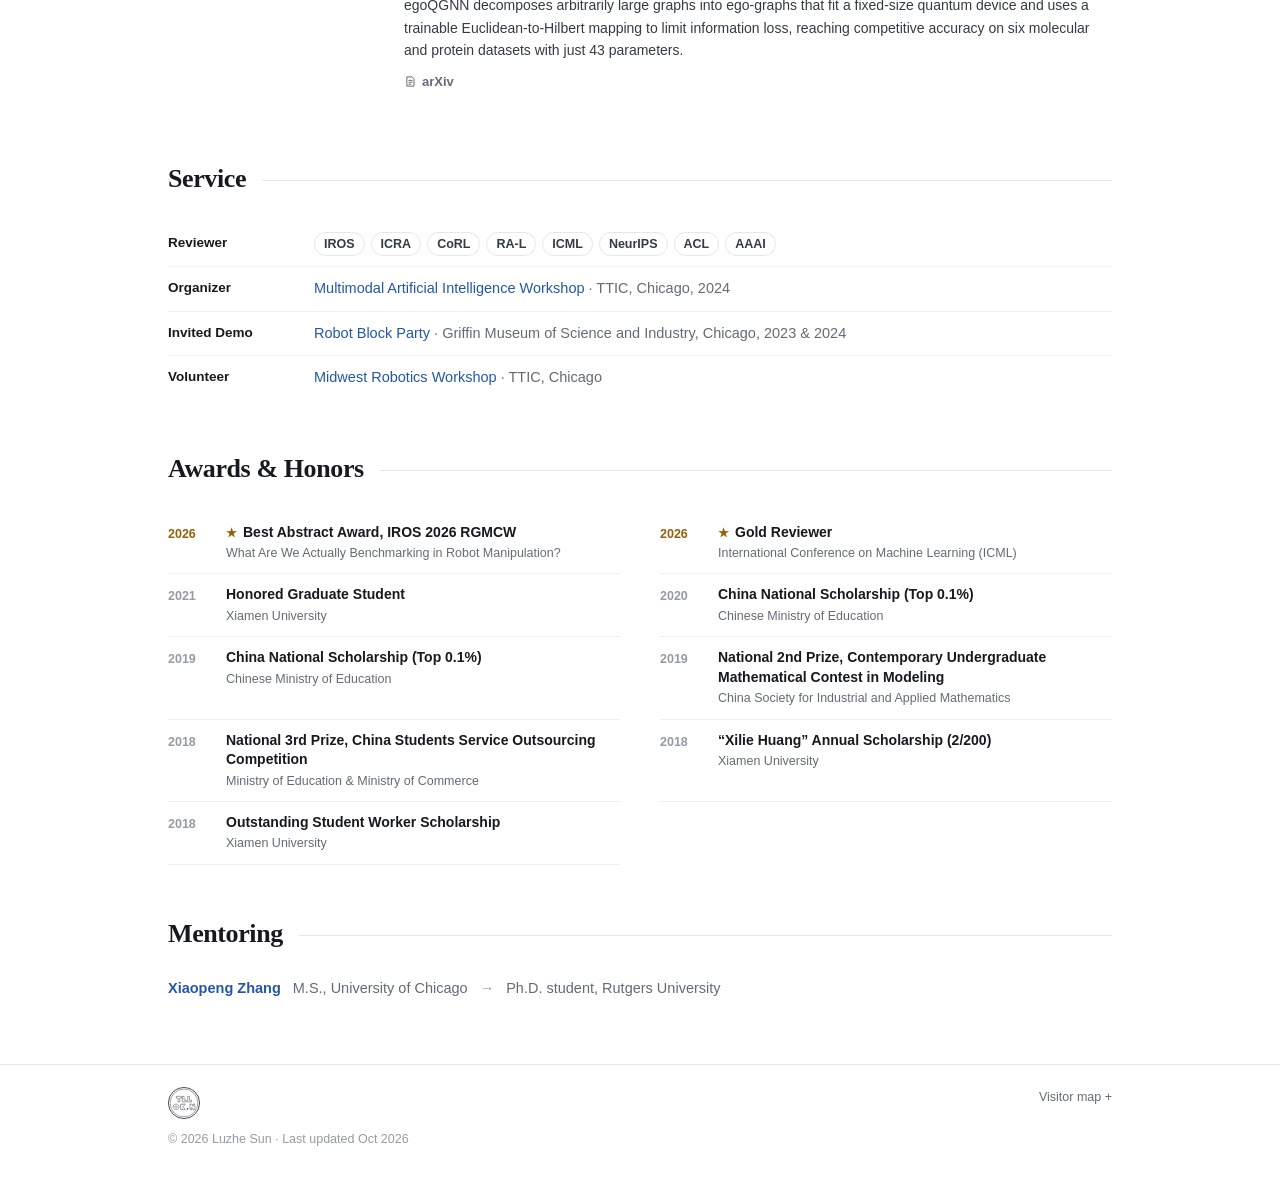
==== commit 4debc69c: "update video" ====
--- a/index-10-16-white.html
+++ b/index-10-16-white.html
@@ -125,7 +125,6 @@
             display: inline-flex; align-items: center; gap: 10px; margin: 0 0 14px;
             color: var(--accent); font-size: 11.5px; font-weight: 650; letter-spacing: 1.6px; text-transform: uppercase;
         }
-        .kicker::before { content: ""; width: 22px; height: 1.5px; background: currentColor; }
         .hero h1 {
             margin: 0; color: var(--ink);
             font-family: var(--serif); font-size: clamp(36px, 5vw, 48px); font-weight: 600; line-height: 1.05; letter-spacing: -1.2px;
@@ -225,11 +224,11 @@
         .pub:hover + .pub { border-top-color: transparent; }
         .pub.featured .thumb { border-color: var(--gold-line); }
         .thumb {
-            position: relative; display: grid; place-items: center; overflow: hidden;
-            aspect-ratio: 16 / 10; border: 1px solid var(--rule); border-radius: 9px; background: var(--thumb-bg);
-        }
-        .thumb img, .thumb video { width: 100%; height: 100%; object-fit: contain; transition: transform .35s ease; }
-        .pub:hover .thumb img, .pub:hover .thumb video { transform: scale(1.025); }
+            position: relative; display: block; overflow: hidden;
+            border: 1px solid var(--rule); border-radius: 9px; background: var(--thumb-bg);
+        }
+        /* full-size media: fixed width, height follows the original aspect ratio */
+        .thumb img, .thumb video { display: block; width: 100%; height: auto; }
         @media (prefers-color-scheme: dark) { .pub:hover { background: var(--surface); } }
         @media (prefers-color-scheme: dark) { .thumb img, .thumb video { opacity: .94; } }
         .play {
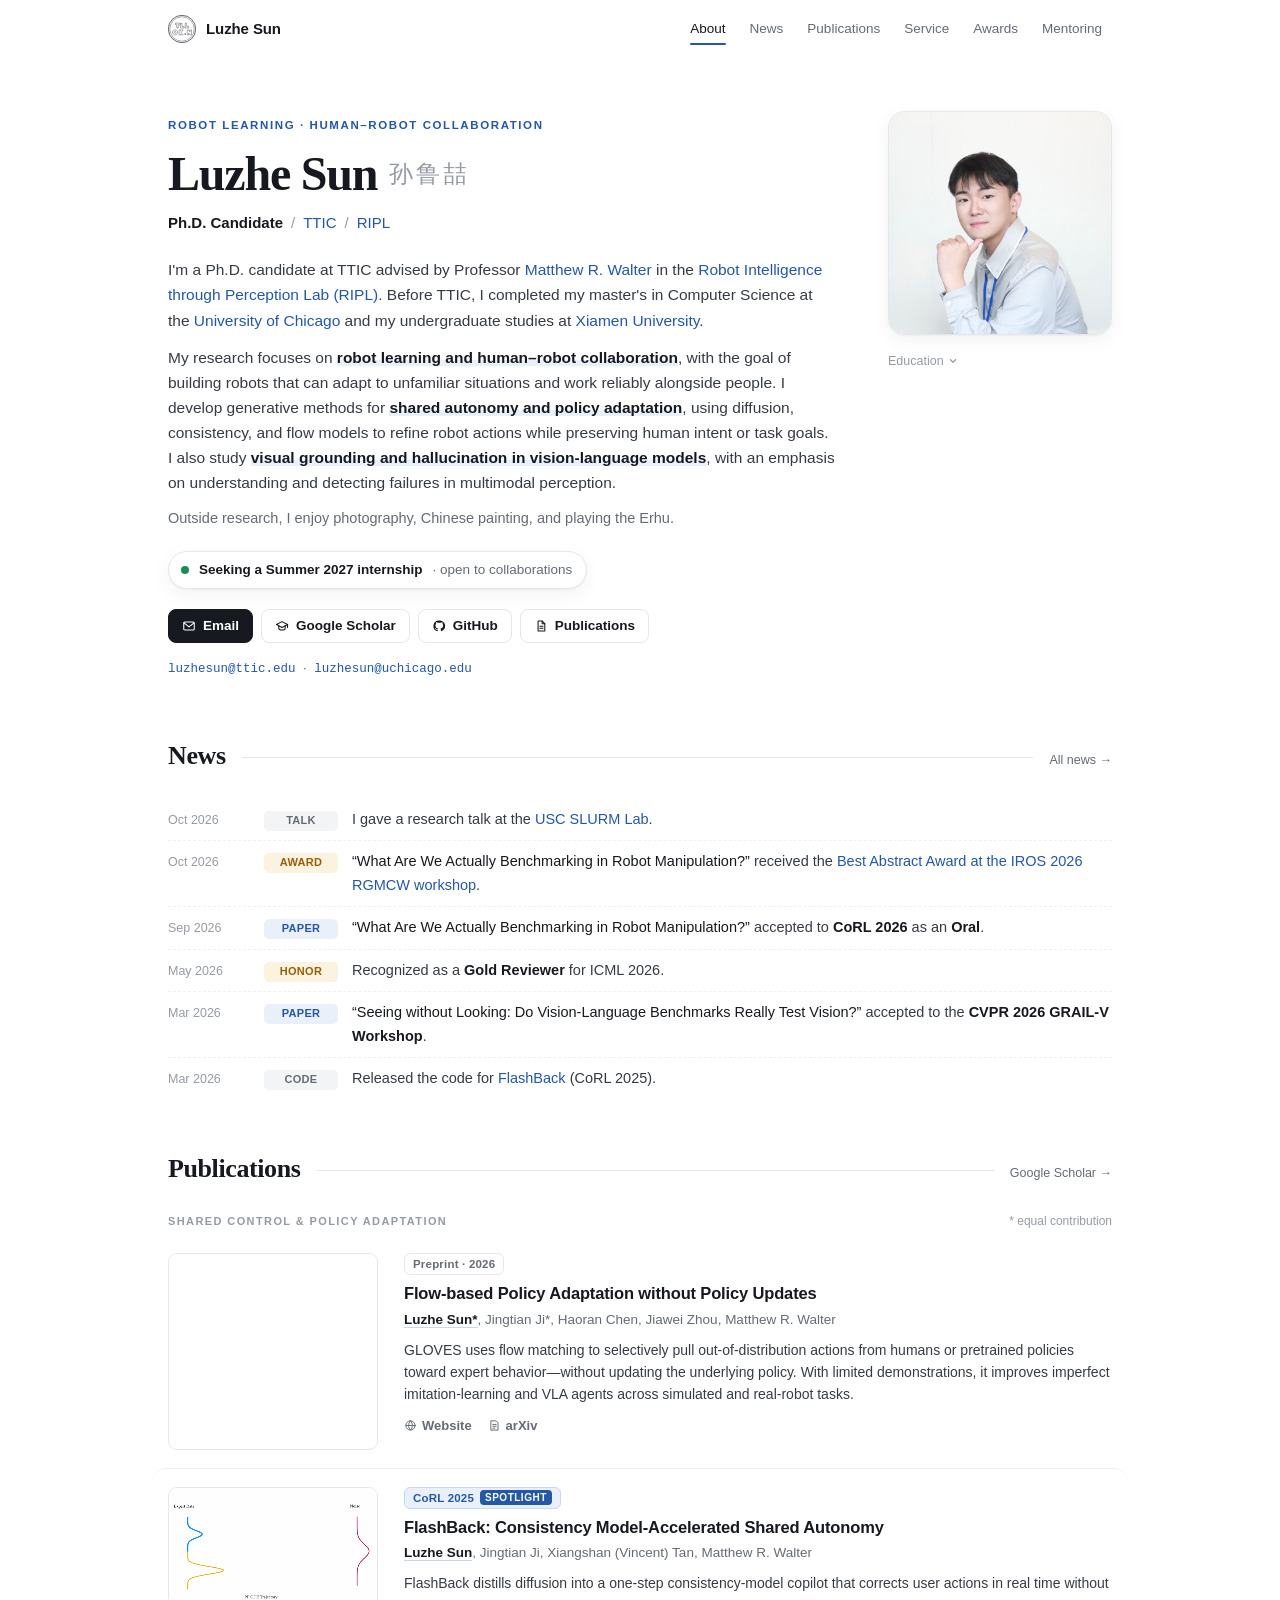
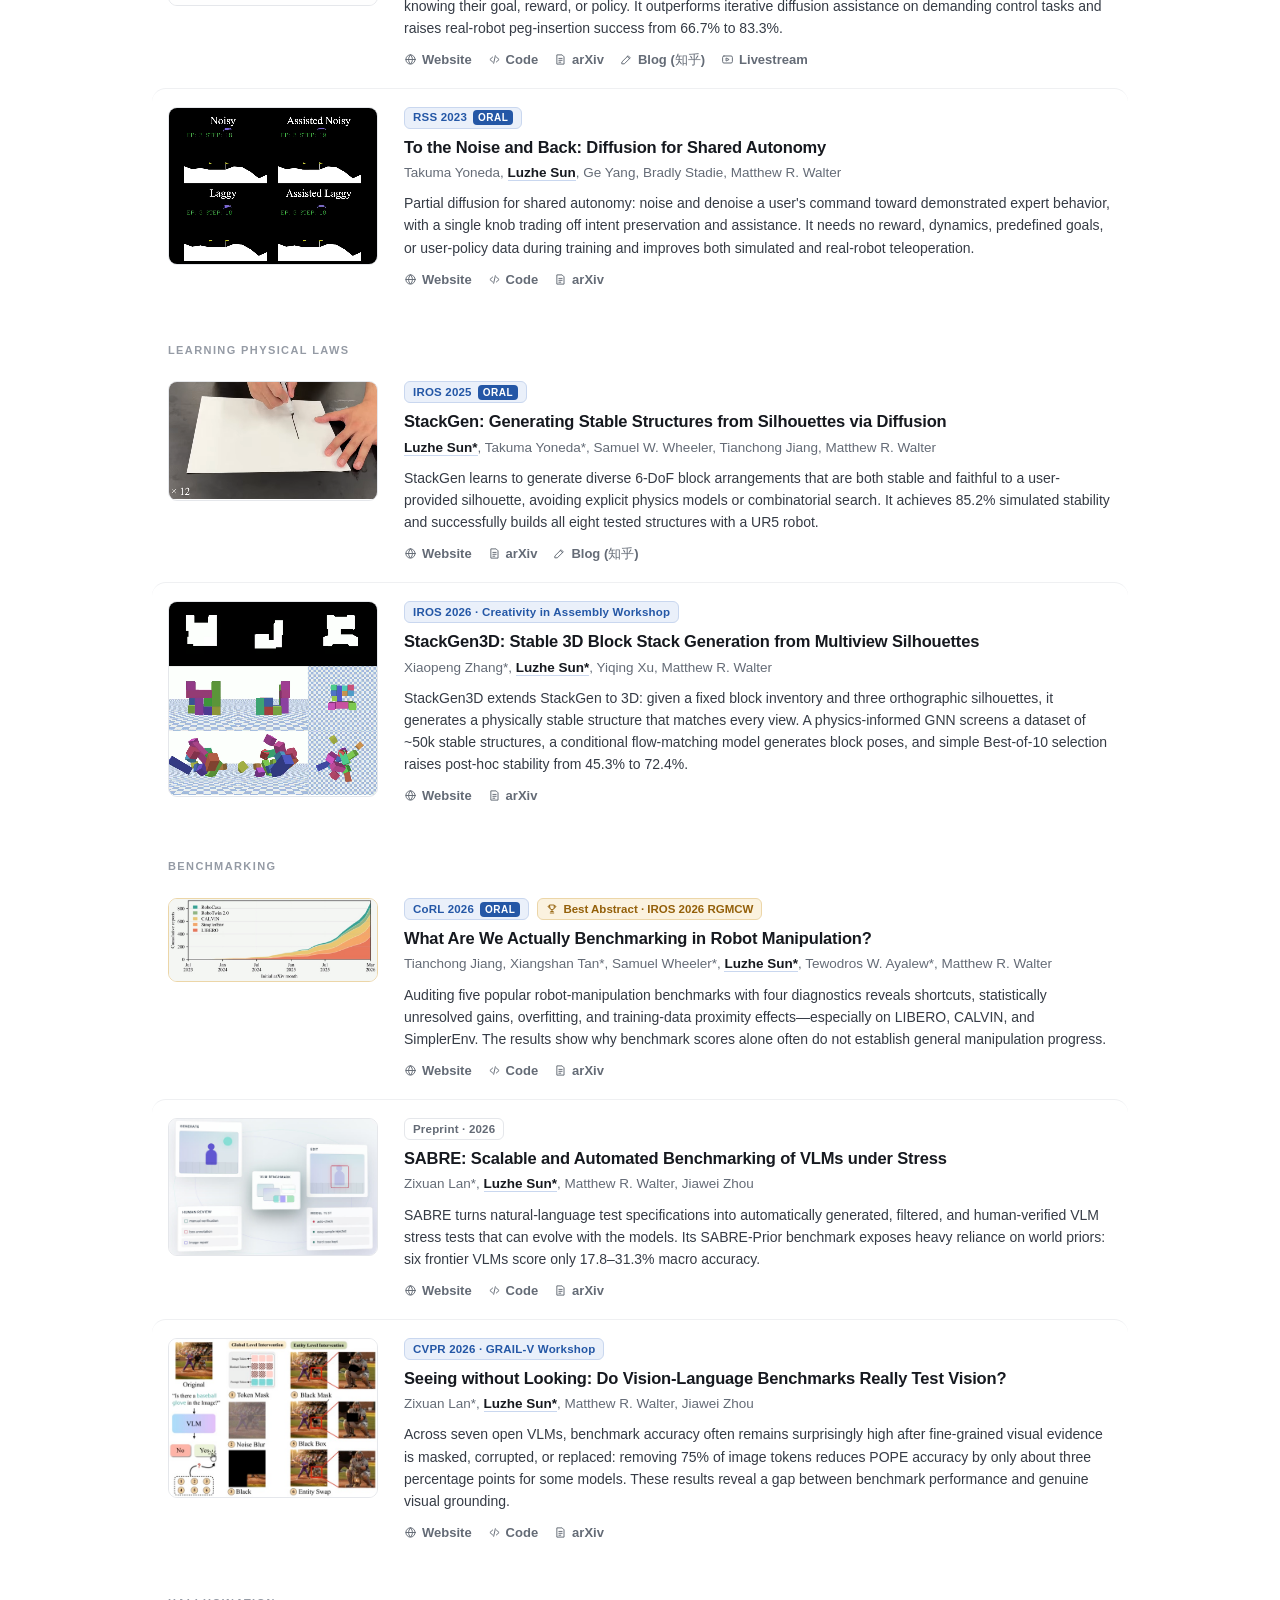
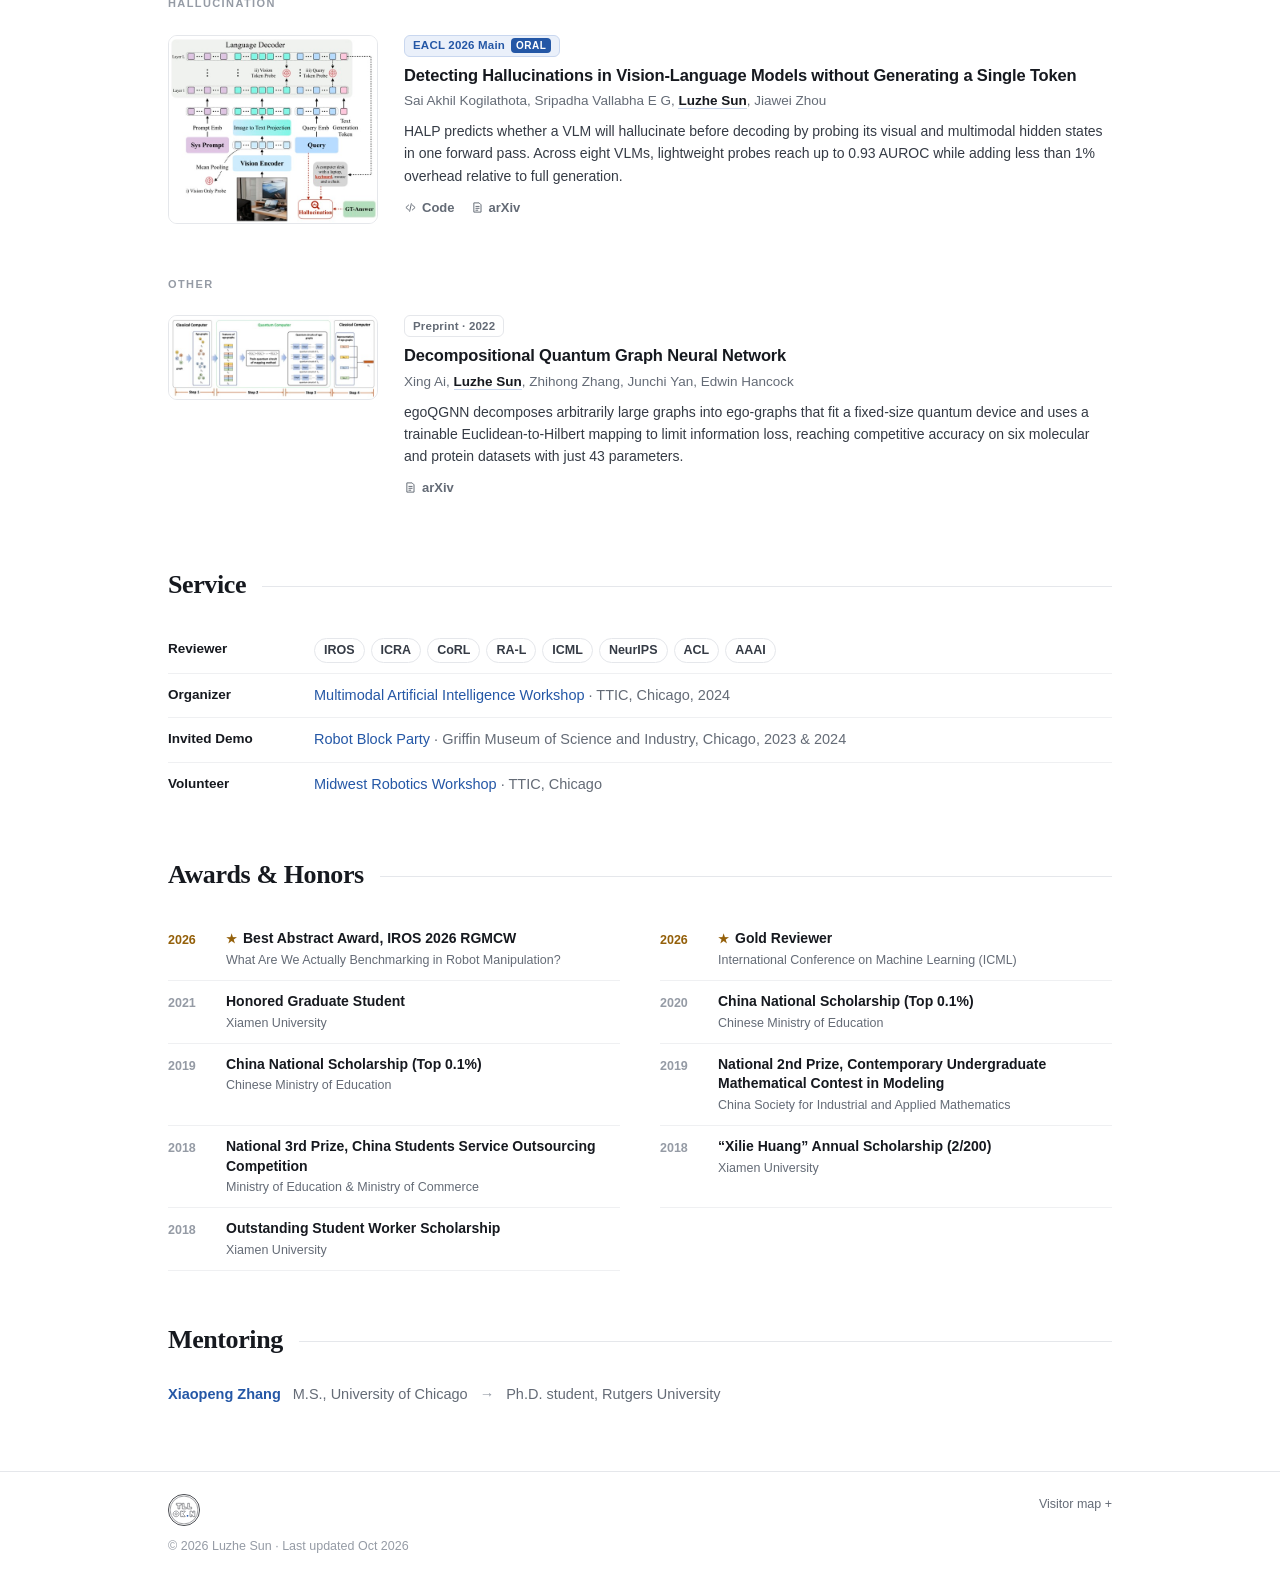
==== commit 7e479505: "Group publications by series; add StackGen3D" ====
--- a/index-10-16-white.html
+++ b/index-10-16-white.html
@@ -229,6 +229,13 @@
         }
         /* full-size media: fixed width, height follows the original aspect ratio */
         .thumb img, .thumb video { display: block; width: 100%; height: auto; }
+        .thumb.missing video, .thumb.missing .play { display: none; }
+        .thumb.missing::before {
+            content: attr(data-fallback); display: grid; place-items: center; aspect-ratio: 16 / 10;
+            color: var(--faint); font-family: var(--serif); font-size: 19px; letter-spacing: -.2px;
+            background-image: linear-gradient(var(--rule-soft) 1px, transparent 1px), linear-gradient(90deg, var(--rule-soft) 1px, transparent 1px);
+            background-size: 14px 14px;
+        }
         @media (prefers-color-scheme: dark) { .pub:hover { background: var(--surface); } }
         @media (prefers-color-scheme: dark) { .thumb img, .thumb video { opacity: .94; } }
         .play {
@@ -503,7 +510,7 @@
             </div>
 
             <div class="pub-group">
-                <div class="pub-group-head"><h3 class="label">Selected</h3><span class="note">* equal contribution</span></div>
+                <div class="pub-group-head"><h3 class="label">Shared Control &amp; Policy Adaptation</h3><span class="note">* equal contribution</span></div>
 
                 <article class="pub">
                     <div class="thumb">
@@ -525,54 +532,6 @@
                 </article>
 
                 <article class="pub">
-                    <div class="thumb"><img src="img/optimized/2026-sabre.jpg" alt="SABRE VLM benchmarking pipeline" loading="lazy" decoding="async"></div>
-                    <div>
-                        <div class="venue-row"><span class="venue pre">Preprint · 2026</span></div>
-                        <h3><a href="https://arxiv.org/abs/2608.07435">SABRE: Scalable and Automated Benchmarking of VLMs under Stress</a></h3>
-                        <div class="authors">Zixuan Lan*, <b>Luzhe Sun*</b>, Matthew R. Walter, Jiawei Zhou</div>
-                        <p class="tldr">SABRE turns natural-language test specifications into automatically generated, filtered, and human-verified VLM stress tests that can evolve with the models. Its SABRE-Prior benchmark exposes heavy reliance on world priors: six frontier VLMs score only 17.8–31.3% macro accuracy.</p>
-                        <div class="pub-links">
-                            <a href="https://zesearch.github.io/vlm-SABRE/"><svg class="i"><use href="#i-globe"/></svg>Website</a>
-                            <a href="https://github.com/Zesearch/vlm-SABRE"><svg class="i"><use href="#i-code"/></svg>Code</a>
-                            <a href="https://arxiv.org/abs/2608.07435"><svg class="i"><use href="#i-paper"/></svg>arXiv</a>
-                        </div>
-                    </div>
-                </article>
-
-                <article class="pub featured">
-                    <div class="thumb"><img src="img/optimized/2026-what-are-we-actually-benchmarking.jpg" alt="Robot manipulation benchmark audit chart" loading="lazy" decoding="async"></div>
-                    <div>
-                        <div class="venue-row">
-                            <a class="venue" href="https://www.corl.org/">CoRL 2026 <span class="hl">Oral</span></a>
-                            <a class="badge-award" href="https://sites.google.com/view/rgmcw2026"><svg class="i"><use href="#i-trophy"/></svg>Best Abstract · IROS 2026 RGMCW</a>
-                        </div>
-                        <h3><a href="https://arxiv.org/abs/2606.04233">What Are We Actually Benchmarking in Robot Manipulation?</a></h3>
-                        <div class="authors">Tianchong Jiang, Xiangshan Tan*, Samuel Wheeler*, <b>Luzhe Sun*</b>, Tewodros W. Ayalew*, Matthew R. Walter</div>
-                        <p class="tldr">Auditing five popular robot-manipulation benchmarks with four diagnostics reveals shortcuts, statistically unresolved gains, overfitting, and training-data proximity effects—especially on LIBERO, CALVIN, and SimplerEnv. The results show why benchmark scores alone often do not establish general manipulation progress.</p>
-                        <div class="pub-links">
-                            <a href="https://ripl.github.io/manipulation_benchmark_audit/"><svg class="i"><use href="#i-globe"/></svg>Website</a>
-                            <a href="https://github.com/ripl/ManipulationBenchmarkAudit"><svg class="i"><use href="#i-code"/></svg>Code</a>
-                            <a href="https://arxiv.org/abs/2606.04233"><svg class="i"><use href="#i-paper"/></svg>arXiv</a>
-                        </div>
-                    </div>
-                </article>
-
-                <article class="pub">
-                    <div class="thumb"><img src="img/optimized/2026-seeing-without-looking.jpg" alt="Seeing without Looking paper figure" loading="lazy" decoding="async"></div>
-                    <div>
-                        <div class="venue-row"><a class="venue" href="https://openreview.net/forum?id=BBnoQFzIQi">CVPR 2026 · GRAIL-V Workshop</a></div>
-                        <h3><a href="https://arxiv.org/abs/2605.22903">Seeing without Looking: Do Vision-Language Benchmarks Really Test Vision?</a></h3>
-                        <div class="authors">Zixuan Lan*, <b>Luzhe Sun*</b>, Matthew R. Walter, Jiawei Zhou</div>
-                        <p class="tldr">Across seven open VLMs, benchmark accuracy often remains surprisingly high after fine-grained visual evidence is masked, corrupted, or replaced: removing 75% of image tokens reduces POPE accuracy by only about three percentage points for some models. These results reveal a gap between benchmark performance and genuine visual grounding.</p>
-                        <div class="pub-links">
-                            <a href="https://zesearch.github.io/vlm-seeing-without-looking/"><svg class="i"><use href="#i-globe"/></svg>Website</a>
-                            <a href="https://github.com/Zesearch/vlm-seeing-without-looking"><svg class="i"><use href="#i-code"/></svg>Code</a>
-                            <a href="https://arxiv.org/abs/2605.22903"><svg class="i"><use href="#i-paper"/></svg>arXiv</a>
-                        </div>
-                    </div>
-                </article>
-
-                <article class="pub">
                     <div class="thumb">
                         <video autoplay muted loop playsinline preload="metadata" poster="img/optimized/2025-flashback.jpg" aria-label="FlashBack video preview">
                             <source src="video/2025-flashback.webm" type="video/webm">
@@ -593,6 +552,30 @@
                         </div>
                     </div>
                 </article>
+
+                <article class="pub">
+                    <div class="thumb">
+                        <video autoplay muted loop playsinline preload="metadata" poster="img/optimized/2023-to-the-noise-and-back.jpg" aria-label="To the Noise and Back video preview">
+                            <source src="video/2023-to-the-noise-and-back.webm" type="video/webm">
+                        </video>
+                        <button class="play" type="button" aria-pressed="false"><svg class="play-i" viewBox="0 0 12 12"><path d="M3 1.5 10 6 3 10.5z" fill="currentColor"/></svg><svg class="pause-i" viewBox="0 0 12 12"><path d="M3.5 2v8M8.5 2v8" stroke="currentColor" stroke-width="2"/></svg></button>
+                    </div>
+                    <div>
+                        <div class="venue-row"><a class="venue" href="https://roboticsconference.org/2023/program/papers/014/">RSS 2023 <span class="hl">Oral</span></a></div>
+                        <h3><a href="https://arxiv.org/abs/2302.12244">To the Noise and Back: Diffusion for Shared Autonomy</a></h3>
+                        <div class="authors">Takuma Yoneda, <b>Luzhe Sun</b>, Ge Yang, Bradly Stadie, Matthew R. Walter</div>
+                        <p class="tldr">Partial diffusion for shared autonomy: noise and denoise a user's command toward demonstrated expert behavior, with a single knob trading off intent preservation and assistance. It needs no reward, dynamics, predefined goals, or user-policy data during training and improves both simulated and real-robot teleoperation.</p>
+                        <div class="pub-links">
+                            <a href="https://diffusion-for-shared-autonomy.github.io/"><svg class="i"><use href="#i-globe"/></svg>Website</a>
+                            <a href="https://github.com/ripl/diffusion-for-shared-autonomy"><svg class="i"><use href="#i-code"/></svg>Code</a>
+                            <a href="https://arxiv.org/abs/2302.12244"><svg class="i"><use href="#i-paper"/></svg>arXiv</a>
+                        </div>
+                    </div>
+                </article>
+            </div>
+
+            <div class="pub-group">
+                <div class="pub-group-head"><h3 class="label">Learning Physical Laws</h3></div>
 
                 <article class="pub">
                     <div class="thumb">
@@ -615,28 +598,79 @@
                 </article>
 
                 <article class="pub">
-                    <div class="thumb">
-                        <video autoplay muted loop playsinline preload="metadata" poster="img/optimized/2023-to-the-noise-and-back.jpg" aria-label="To the Noise and Back video preview">
-                            <source src="video/2023-to-the-noise-and-back.webm" type="video/webm">
+                    <div class="thumb" data-fallback="StackGen3D">
+                        <video autoplay muted loop playsinline preload="metadata" poster="img/optimized/2026-stackgen3d.jpg" aria-label="StackGen3D video preview">
+                            <source src="video/2026-stackgen3d.webm" type="video/webm">
                         </video>
                         <button class="play" type="button" aria-pressed="false"><svg class="play-i" viewBox="0 0 12 12"><path d="M3 1.5 10 6 3 10.5z" fill="currentColor"/></svg><svg class="pause-i" viewBox="0 0 12 12"><path d="M3.5 2v8M8.5 2v8" stroke="currentColor" stroke-width="2"/></svg></button>
                     </div>
                     <div>
-                        <div class="venue-row"><a class="venue" href="https://roboticsconference.org/2023/program/papers/014/">RSS 2023 <span class="hl">Oral</span></a></div>
-                        <h3><a href="https://arxiv.org/abs/2302.12244">To the Noise and Back: Diffusion for Shared Autonomy</a></h3>
-                        <div class="authors">Takuma Yoneda, <b>Luzhe Sun</b>, Ge Yang, Bradly Stadie, Matthew R. Walter</div>
-                        <p class="tldr">Partial diffusion for shared autonomy: noise and denoise a user's command toward demonstrated expert behavior, with a single knob trading off intent preservation and assistance. It needs no reward, dynamics, predefined goals, or user-policy data during training and improves both simulated and real-robot teleoperation.</p>
-                        <div class="pub-links">
-                            <a href="https://diffusion-for-shared-autonomy.github.io/"><svg class="i"><use href="#i-globe"/></svg>Website</a>
-                            <a href="https://github.com/ripl/diffusion-for-shared-autonomy"><svg class="i"><use href="#i-code"/></svg>Code</a>
-                            <a href="https://arxiv.org/abs/2302.12244"><svg class="i"><use href="#i-paper"/></svg>arXiv</a>
+                        <div class="venue-row"><a class="venue" href="https://ripl.github.io/StackGen3D-web/">IROS 2026 · Creativity in Assembly Workshop</a></div>
+                        <h3><a href="https://arxiv.org/abs/2610.31803">StackGen3D: Stable 3D Block Stack Generation from Multiview Silhouettes</a></h3>
+                        <div class="authors">Xiaopeng Zhang*, <b>Luzhe Sun*</b>, Yiqing Xu, Matthew R. Walter</div>
+                        <p class="tldr">StackGen3D extends StackGen to 3D: given a fixed block inventory and three orthographic silhouettes, it generates a physically stable structure that matches every view. A physics-informed GNN screens a dataset of ~50k stable structures, a conditional flow-matching model generates block poses, and simple Best-of-10 selection raises post-hoc stability from 45.3% to 72.4%.</p>
+                        <div class="pub-links">
+                            <a href="https://ripl.github.io/StackGen3D-web/"><svg class="i"><use href="#i-globe"/></svg>Website</a>
+                            <a href="https://arxiv.org/abs/2610.31803"><svg class="i"><use href="#i-paper"/></svg>arXiv</a>
                         </div>
                     </div>
                 </article>
             </div>
 
             <div class="pub-group">
-                <div class="pub-group-head"><h3 class="label">Other</h3></div>
+                <div class="pub-group-head"><h3 class="label">Benchmarking</h3></div>
+
+                <article class="pub featured">
+                    <div class="thumb"><img src="img/optimized/2026-what-are-we-actually-benchmarking.jpg" alt="Robot manipulation benchmark audit chart" loading="lazy" decoding="async"></div>
+                    <div>
+                        <div class="venue-row">
+                            <a class="venue" href="https://www.corl.org/">CoRL 2026 <span class="hl">Oral</span></a>
+                            <a class="badge-award" href="https://sites.google.com/view/rgmcw2026"><svg class="i"><use href="#i-trophy"/></svg>Best Abstract · IROS 2026 RGMCW</a>
+                        </div>
+                        <h3><a href="https://arxiv.org/abs/2606.04233">What Are We Actually Benchmarking in Robot Manipulation?</a></h3>
+                        <div class="authors">Tianchong Jiang, Xiangshan Tan*, Samuel Wheeler*, <b>Luzhe Sun*</b>, Tewodros W. Ayalew*, Matthew R. Walter</div>
+                        <p class="tldr">Auditing five popular robot-manipulation benchmarks with four diagnostics reveals shortcuts, statistically unresolved gains, overfitting, and training-data proximity effects—especially on LIBERO, CALVIN, and SimplerEnv. The results show why benchmark scores alone often do not establish general manipulation progress.</p>
+                        <div class="pub-links">
+                            <a href="https://ripl.github.io/manipulation_benchmark_audit/"><svg class="i"><use href="#i-globe"/></svg>Website</a>
+                            <a href="https://github.com/ripl/ManipulationBenchmarkAudit"><svg class="i"><use href="#i-code"/></svg>Code</a>
+                            <a href="https://arxiv.org/abs/2606.04233"><svg class="i"><use href="#i-paper"/></svg>arXiv</a>
+                        </div>
+                    </div>
+                </article>
+
+                <article class="pub">
+                    <div class="thumb"><img src="img/optimized/2026-sabre.jpg" alt="SABRE VLM benchmarking pipeline" loading="lazy" decoding="async"></div>
+                    <div>
+                        <div class="venue-row"><span class="venue pre">Preprint · 2026</span></div>
+                        <h3><a href="https://arxiv.org/abs/2608.07435">SABRE: Scalable and Automated Benchmarking of VLMs under Stress</a></h3>
+                        <div class="authors">Zixuan Lan*, <b>Luzhe Sun*</b>, Matthew R. Walter, Jiawei Zhou</div>
+                        <p class="tldr">SABRE turns natural-language test specifications into automatically generated, filtered, and human-verified VLM stress tests that can evolve with the models. Its SABRE-Prior benchmark exposes heavy reliance on world priors: six frontier VLMs score only 17.8–31.3% macro accuracy.</p>
+                        <div class="pub-links">
+                            <a href="https://zesearch.github.io/vlm-SABRE/"><svg class="i"><use href="#i-globe"/></svg>Website</a>
+                            <a href="https://github.com/Zesearch/vlm-SABRE"><svg class="i"><use href="#i-code"/></svg>Code</a>
+                            <a href="https://arxiv.org/abs/2608.07435"><svg class="i"><use href="#i-paper"/></svg>arXiv</a>
+                        </div>
+                    </div>
+                </article>
+
+                <article class="pub">
+                    <div class="thumb"><img src="img/optimized/2026-seeing-without-looking.jpg" alt="Seeing without Looking paper figure" loading="lazy" decoding="async"></div>
+                    <div>
+                        <div class="venue-row"><a class="venue" href="https://openreview.net/forum?id=BBnoQFzIQi">CVPR 2026 · GRAIL-V Workshop</a></div>
+                        <h3><a href="https://arxiv.org/abs/2605.22903">Seeing without Looking: Do Vision-Language Benchmarks Really Test Vision?</a></h3>
+                        <div class="authors">Zixuan Lan*, <b>Luzhe Sun*</b>, Matthew R. Walter, Jiawei Zhou</div>
+                        <p class="tldr">Across seven open VLMs, benchmark accuracy often remains surprisingly high after fine-grained visual evidence is masked, corrupted, or replaced: removing 75% of image tokens reduces POPE accuracy by only about three percentage points for some models. These results reveal a gap between benchmark performance and genuine visual grounding.</p>
+                        <div class="pub-links">
+                            <a href="https://zesearch.github.io/vlm-seeing-without-looking/"><svg class="i"><use href="#i-globe"/></svg>Website</a>
+                            <a href="https://github.com/Zesearch/vlm-seeing-without-looking"><svg class="i"><use href="#i-code"/></svg>Code</a>
+                            <a href="https://arxiv.org/abs/2605.22903"><svg class="i"><use href="#i-paper"/></svg>arXiv</a>
+                        </div>
+                    </div>
+                </article>
+            </div>
+
+            <div class="pub-group">
+                <div class="pub-group-head"><h3 class="label">Hallucination</h3></div>
 
                 <article class="pub">
                     <div class="thumb"><img src="img/optimized/2026-detecting-hallucinations.jpg" alt="HALP paper figure" loading="lazy" decoding="async"></div>
@@ -651,6 +685,10 @@
                         </div>
                     </div>
                 </article>
+            </div>
+
+            <div class="pub-group">
+                <div class="pub-group-head"><h3 class="label">Other</h3></div>
 
                 <article class="pub">
                     <div class="thumb"><img src="img/optimized/2022-decompositional-quantum-gnn.jpg" alt="egoQGNN paper figure" loading="lazy" decoding="async"></div>
@@ -796,6 +834,10 @@
             const video = thumb.querySelector("video");
             const btn = thumb.querySelector(".play");
             if (!video || !btn) return;
+            const sources = video.querySelectorAll("source");
+            const markMissing = () => thumb.classList.add("missing");
+            if (sources.length) sources[sources.length - 1].addEventListener("error", markMissing);
+            video.addEventListener("error", markMissing);
             const label = video.getAttribute("aria-label");
             const sync = () => {
                 btn.setAttribute("aria-pressed", String(!video.paused));
